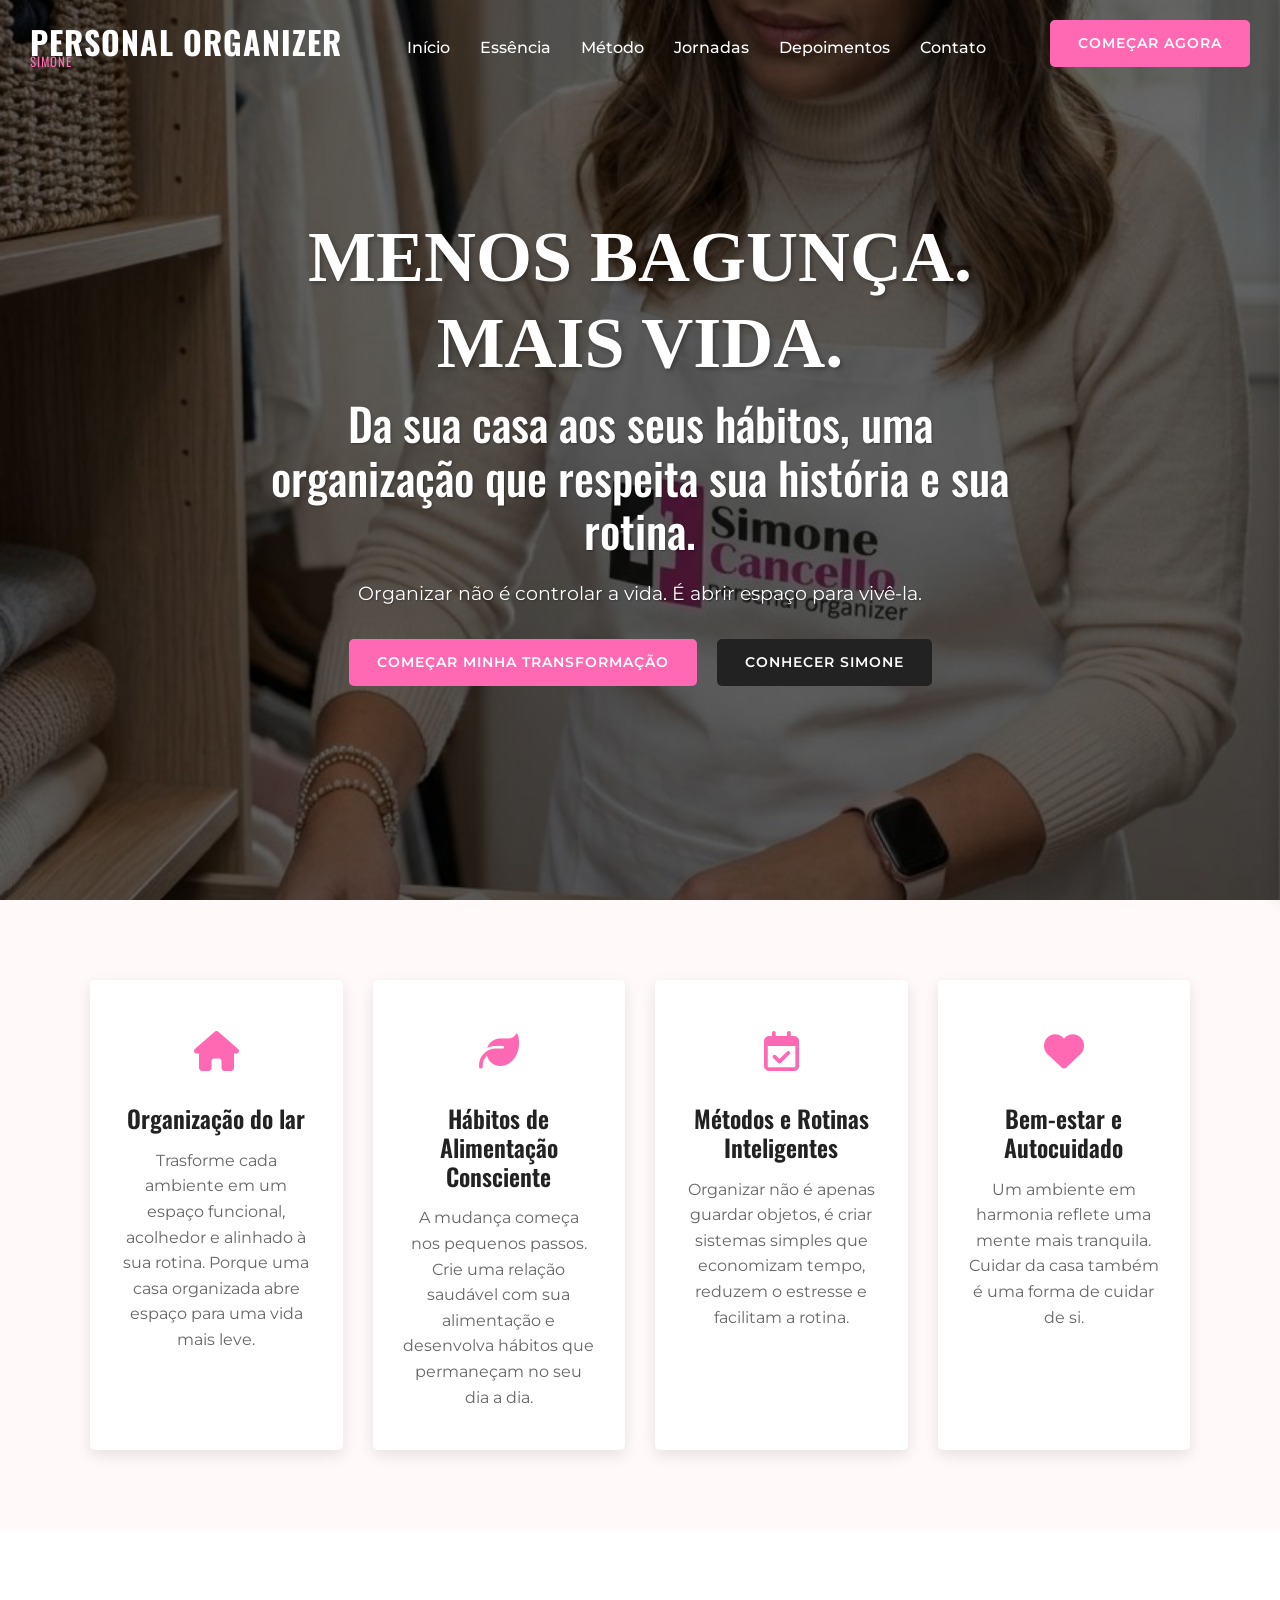
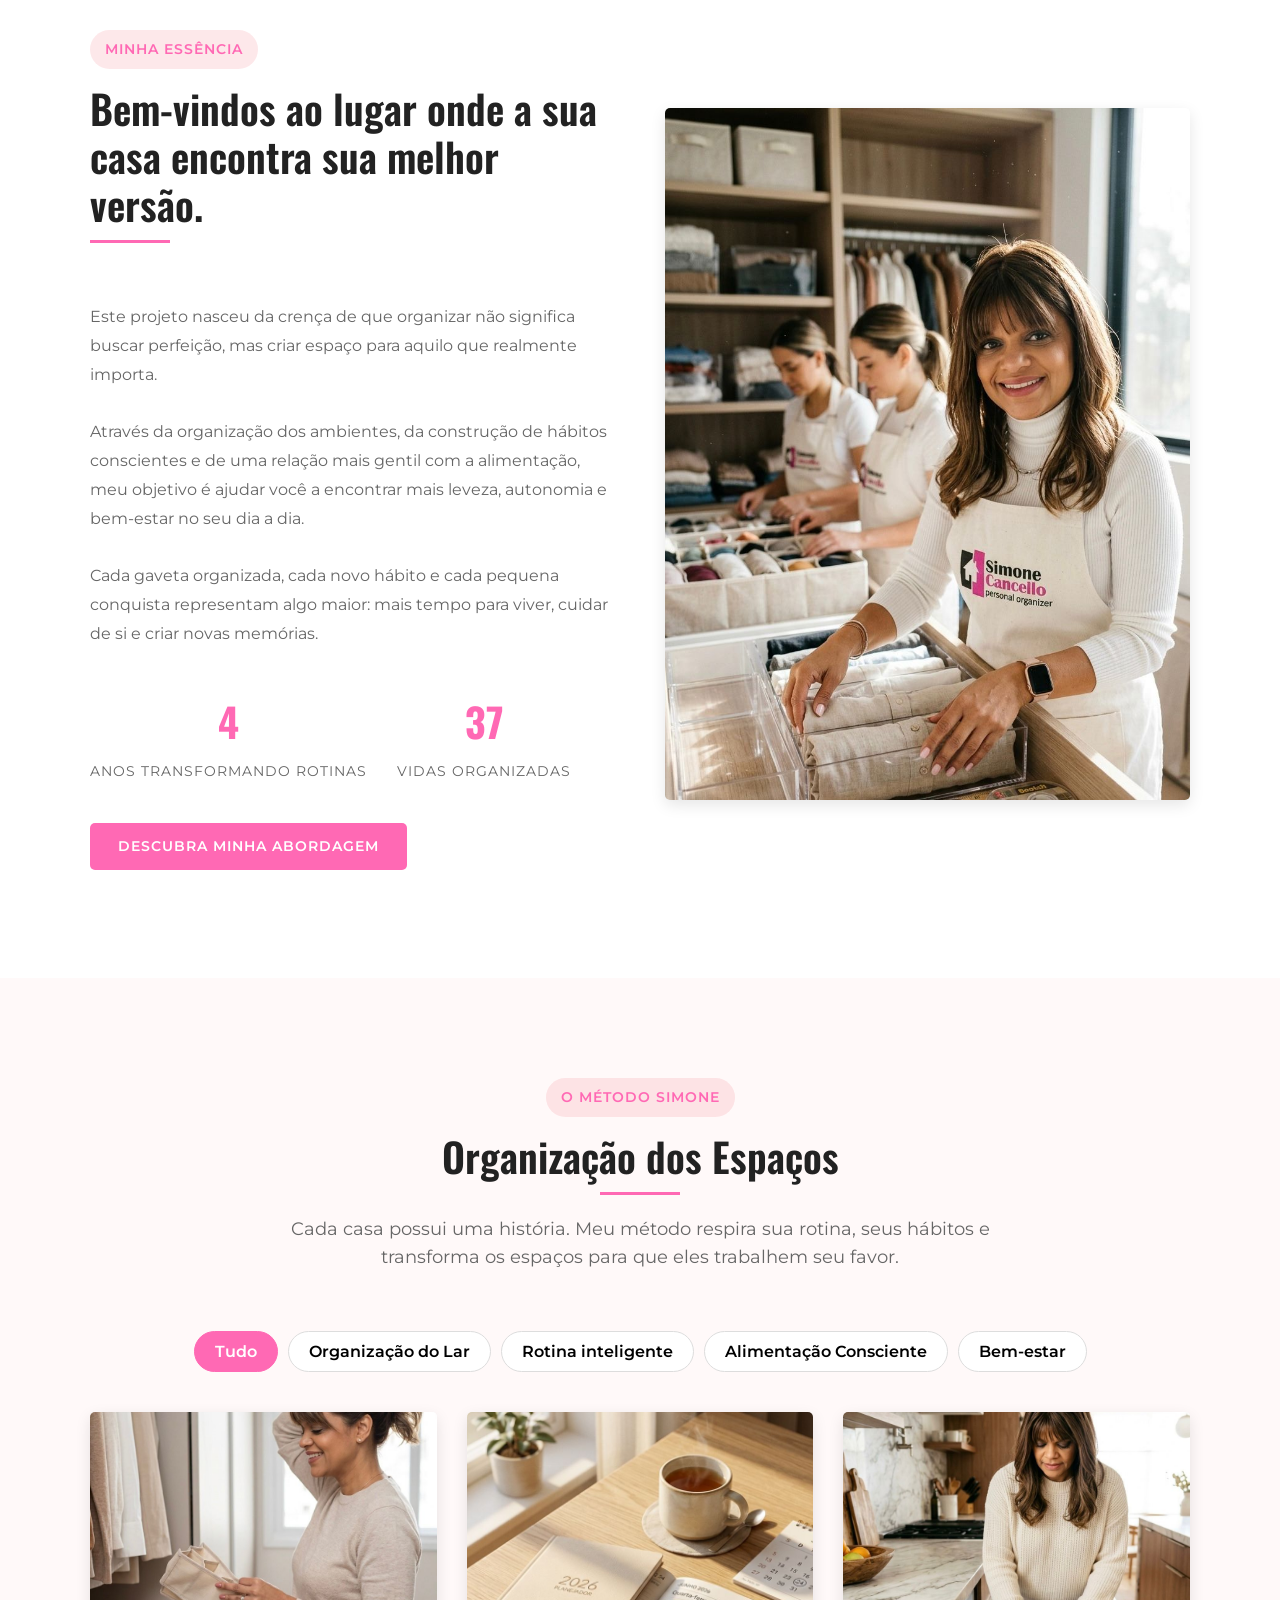
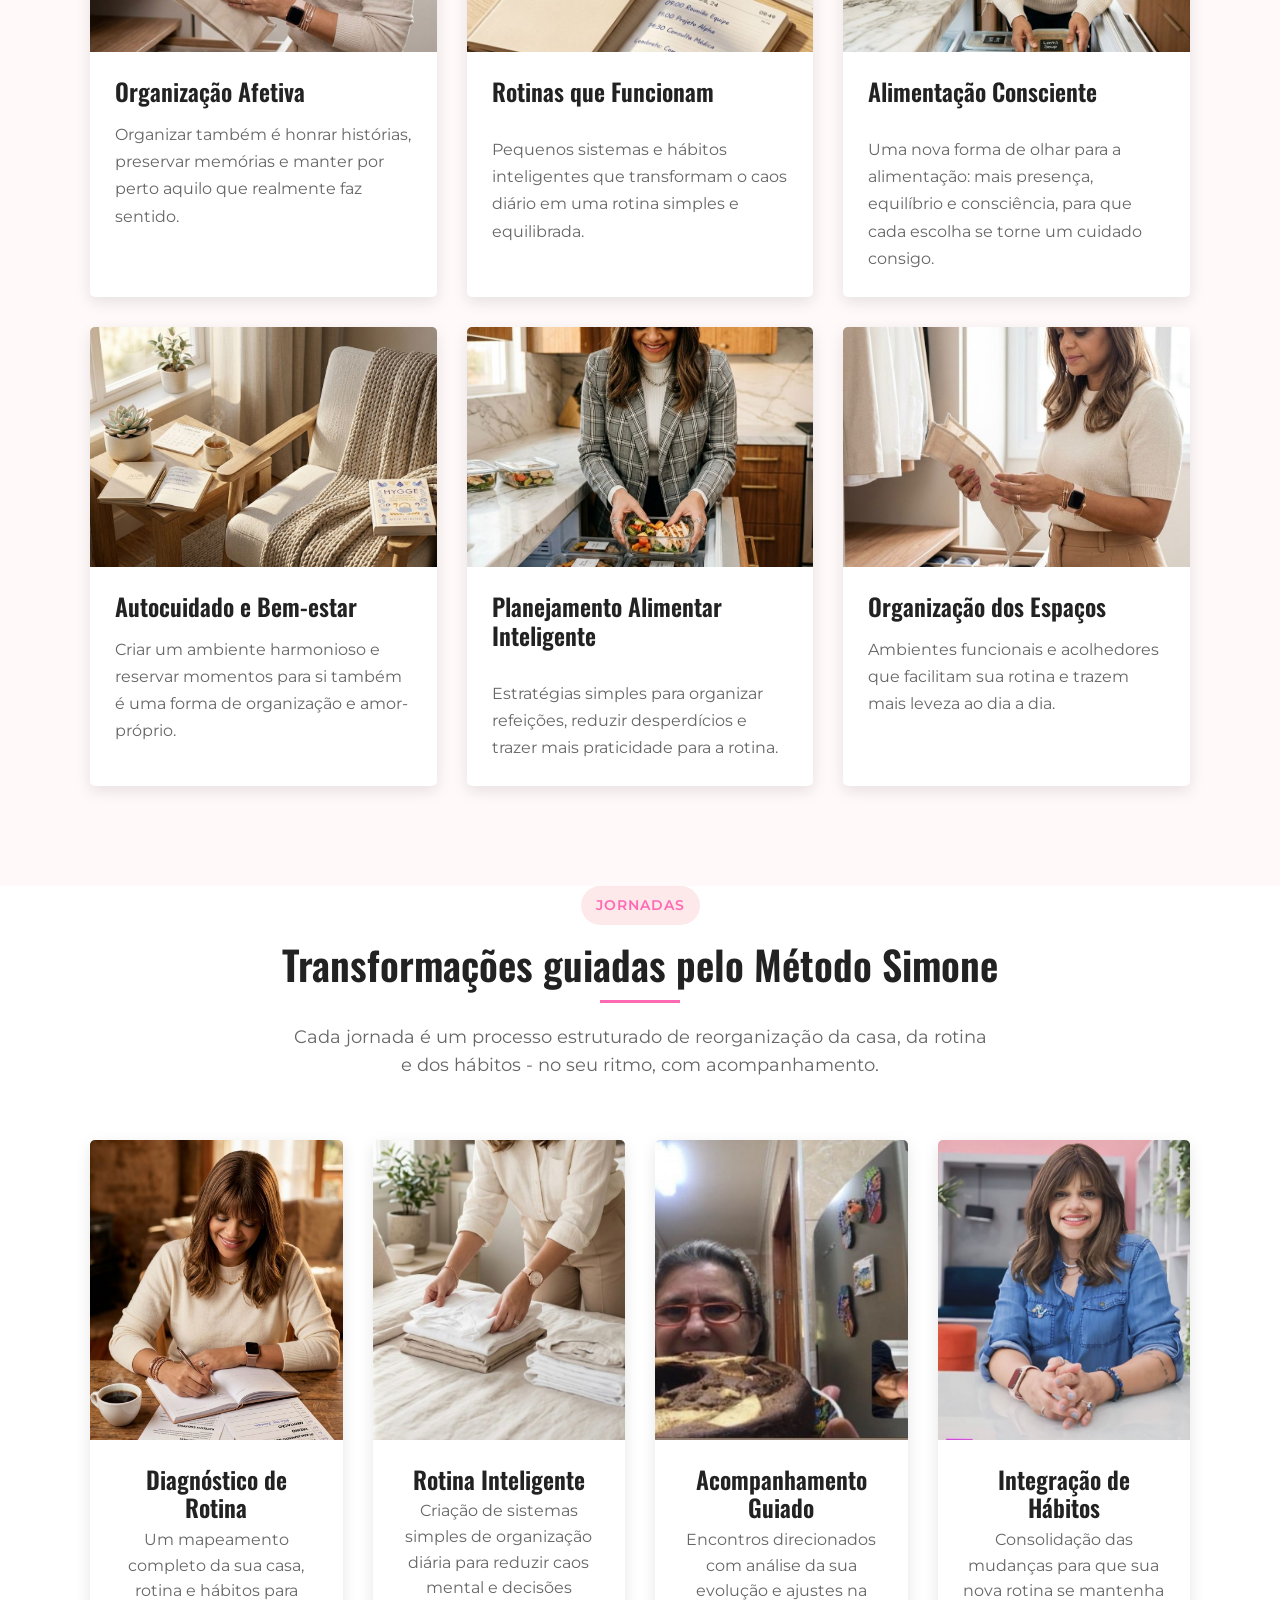
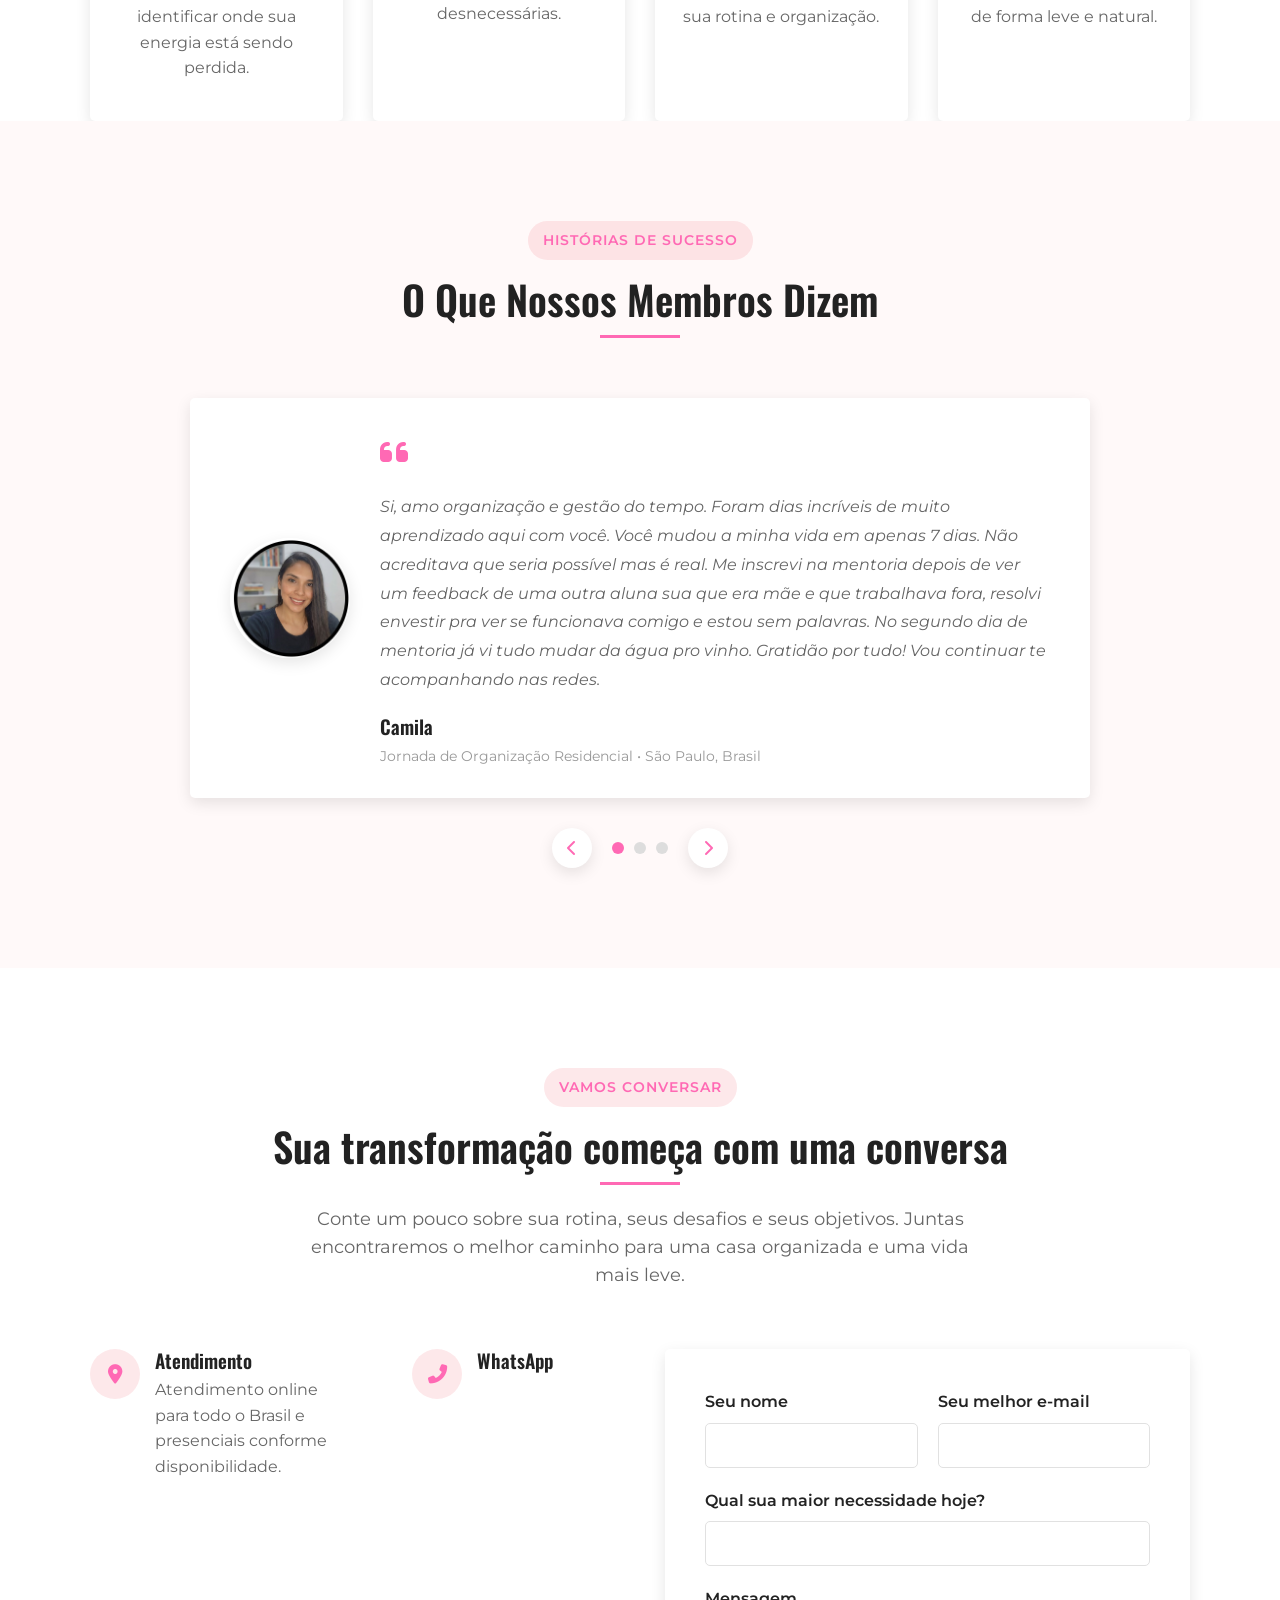
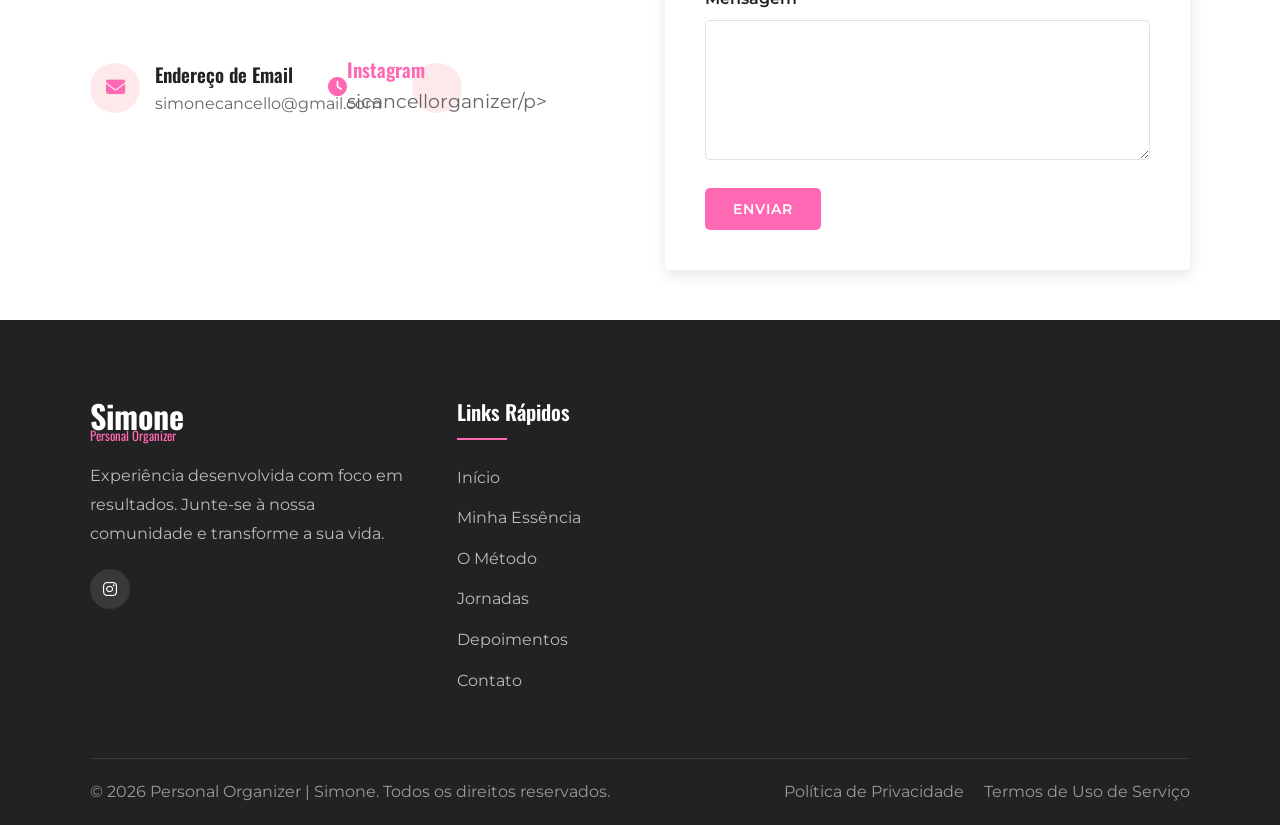
==== public/index.html @ 7d58eb92 "Primeira versão do site Personal Organizer Simone" ====
<!DOCTYPE html>
<html lang="pt-BR">
<head>
  <meta charset="UTF-8">
  <meta name="viewport" content="width=device-width, initial-scale=1.0">
  <title>Personal Organizer | Organização Residencial e Hábitos para uma Vida mais Leve</title>
  <meta name="description" content="Transforme sua casa e sua rotina com organização residencial, hábitos conscientes e alimentação equilibrada. Mais leveza, bem-estar e praticidade no seu dia a dia.">
  
  <link rel="icon" type="image/png" sizes="32x32" href="/media/main.png">
  <link rel="icon" type="image/png" sizes="16x16" href="/media/main.png">
  <link rel="stylesheet" href="../src/assets/css/reset.css">
  <link rel="stylesheet" href="../src/assets/css/styles.css">
  <link rel="stylesheet" href="../src/assets/css/animations.css">
  <link rel="stylesheet" href="../src/assets/css/responsive.css">
  <link rel="stylesheet" href="https://cdnjs.cloudflare.com/ajax/libs/font-awesome/6.4.0/css/all.min.css">
  <link href="https://fonts.googleapis.com/css2?family=Montserrat:wght@300;400;500;600;700;800;900&family=Oswald:wght@300;400;500;600;700&display=swap" rel="stylesheet">
</head>
<body>
  <div class="loading-screen">
    <div class="loader">
      <span>PERSONAL ORGANIZER</span>
    </div>
  </div>

  <header id="header">
    <div class="header-container">
      <div class="logo">
        <a href="index.html">
          <span class="logo-main">PERSONAL ORGANIZER</span>
          <span class="logo-sub">SIMONE</span>
        </a>
      </div>
      <nav class="desktop-nav">
        <ul>
          <li><a href="index.html" class="active">Início</a></li>
          <li><a href="#about">Essência</a></li>
          <li><a href="#classes">Método</a></li>
          <li><a href="#journeys">Jornadas</a></li>
          <li><a href="#testimonials">Depoimentos</a></li>
          <li><a href="#contact">Contato</a></li>
        </ul>
      </nav>
      <div class="cta-button">
        <a href="#join-now" class="btn btn-primary">Começar Agora</a>
      </div>
      <div class="hamburger-menu">
        <span></span>
        <span></span>
        <span></span>
      </div>
    </div>
  </header>

  <div class="mobile-nav">
    <div class="close-menu">
      <i class="fas fa-times"></i>
    </div>
    <ul>
      <li><a href="index.html" class="active">Início</a></li>
      <li><a href="#about">Essência</a></li>
      <li><a href="#classes">Método</a></li>
      <li><a href="#journeys">Jornadas</a></li>
      <li><a href="#testimonials">Depoimentos</a></li>
      <li><a href="#contact">Contato</a></li>
      <li class="mobile-cta"><a href="#join-now" class="btn btn-primary">Começar Agora</a></li>
    </ul>
  </div>

  <main>
    <section id="hero" class="hero">
      <div class="hero-content">
        <h1 class="animate-text">Menos bagunça. Mais vida.</h1>
        <h2 class="animate-text">Da sua casa aos seus hábitos, uma organização que respeita sua história e sua rotina.</h2>
        <p class="animate-text">Organizar não é controlar a vida. É abrir espaço para vivê-la.</p>
        <div class="hero-buttons animate-text">
          <a href="#join-now" class="btn btn-primary">Começar minha transformação</a>
          <a href="#about" class="btn btn-secondary">Conhecer Simone</a>
        </div>
      </div>
      <div class="hero-overlay"></div>
        <img src="../src/img/background.jpeg" id="hero-image" alt="Personal Organizer Simone">
    </section>

    <section id="featured" class="featured" style="background-color: rgb(255, 249, 249);">
      <div class="container">
        <div class="featured-grid">
          <div class="featured-item" data-aos="fade-up">
            <div class="icon">
              <i class="fas fa-house"></i>
            </div>
            <h3>Organização do lar</h3>
            <p>Trasforme cada ambiente em um espaço funcional, acolhedor e alinhado à sua rotina.
              Porque uma casa organizada abre espaço para uma vida mais leve.
            </p>
          </div>
          <div class="featured-item" data-aos="fade-up" data-aos-delay="100">
            <div class="icon">
              <i class="fa-solid fa-leaf"></i>
            </div>
            <h3>Hábitos de Alimentação Consciente</h3>
            <p>A mudança começa nos pequenos passos.
              Crie uma relação saudável com sua alimentação e desenvolva hábitos que 
              permaneçam no seu dia a dia.
            </p>
          </div>
          <div class="featured-item" data-aos="fade-up" data-aos-delay="200">
            <div class="icon">
              <i class="fa-regular fa-calendar-check"></i>
            </div>
            <h3>Métodos e Rotinas Inteligentes</h3>
            <p>Organizar não é apenas guardar objetos, é criar sistemas simples que economizam
              tempo, reduzem o estresse e facilitam a rotina.
            </p>
          </div>
          <div class="featured-item" data-aos="fade-up" data-aos-delay="300">
            <div class="icon">
              <i class="fas fa-heart"></i>
            </div>
            <h3>Bem-estar e Autocuidado</h3>
            <p>Um ambiente em harmonia reflete uma mente mais tranquila.
              Cuidar da casa também é uma forma de cuidar de si.
            </p>
          </div>
        </div>
      </div>
    </section>

    <section id="about" class="about">
      <div class="container">
        <div class="about-content">
          <div class="about-text" data-aos="fade-right">
            <div class="section-header">
              <span class="subtitle">Minha Essência</span>
              <h2>Bem-vindos ao lugar onde a sua casa encontra sua melhor versão.</h2>
            </div>
            <p>Este projeto nasceu da crença de que organizar não significa buscar perfeição,
              mas criar espaço para aquilo que realmente importa.
              <br>
              <br>
              Através da organização dos ambientes, da construção de hábitos conscientes e de
              uma relação mais gentil com a alimentação, meu objetivo é ajudar você a encontrar
              mais leveza, autonomia e bem-estar no seu dia a dia.
              <br>
              <br>
              Cada gaveta organizada, cada novo hábito e cada pequena conquista representam algo
              maior: mais tempo para viver, cuidar de si e criar novas memórias.
            </p>
            <div class="stats-container">
              <div class="stat-item">
                <span class="count" data-target="6">0</span>
                <span class="label">Anos transformando rotinas</span>
              </div>
              <div class="stat-item">
                <span class="count" data-target="50">0</span>
                <span class="label">Vidas organizadas</span>
              </div>
            </div>
            <a href="#classes" class="btn btn-primary">Descubra minha abordagem</a>
          </div>
          <div class="about-image" data-aos="fade-left">
            <img src="../src/img/about.jpg" alt="Personal Organizer - Simone">
          </div>
        </div>
      </div>
    </section>

    <section id="classes" class="classes" style="background-color: rgb(255, 249, 249);">
      <div class="container">
        <div class="section-header text-center">
          <span class="subtitle">O Método Simone</span>
          <h2>Organização dos Espaços</h2>
          <p>Cada casa possui uma história. Meu método respira sua rotina,
            seus hábitos e transforma os espaços para que eles trabalhem  seu favor.
          </p>
        </div>
        <div class="class-filter">
          <button class="filter-btn active" data-filter="all">Tudo</button>
          <button class="filter-btn" data-filter="strength">Organização do Lar</button>
          <button class="filter-btn" data-filter="cardio">Rotina inteligente</button>
          <button class="filter-btn" data-filter="yoga">Alimentação Consciente</button>
          <button class="filter-btn" data-filter="dance">Bem-estar</button>
        </div>
        <div class="classes-grid">
          <div class="class-card" data-category="strength" data-aos="fade-up">
            <div class="class-image">
              <img src="../src/img/organizaç-afetiva.jpeg" alt="Organização Afetiva">
              <div class="overlay">
                <a href="#" class="btn btn-sm">Saiba Mais</a>
              </div>
            </div>
            <div class="class-details">
              <h3>Organização Afetiva</h3>
              <p>Organizar também é honrar histórias, preservar memórias e manter por perto aquilo que realmente faz sentido.</p>
            </div>
          </div>
          <div class="class-card" data-category="cardio" data-aos="fade-up" data-aos-delay="100">
            <div class="class-image">
              <img src="../src/img/rotina-inteligente.jpeg" alt="Personal Organizer - Simone">
              <div class="overlay">
                <a href="#" class="btn btn-sm">Saiba Mais</a>
              </div>
            </div>
            <div class="class-details">
              <h3>Rotinas que Funcionam</h3>
              <div class="meta">
              </div>
              <p>Pequenos sistemas e hábitos inteligentes que transformam o caos diário em uma rotina simples e equilibrada.</p>
            </div>
          </div>
          <div class="class-card" data-category="yoga" data-aos="fade-up" data-aos-delay="200">
            <div class="class-image">
              <img src="../src/img/alimentaç.jpeg" alt="Rotina Personal Organizer">
              <div class="overlay">
                <a href="#" class="btn btn-sm">Saiba Mais</a>
              </div>
            </div>
            <div class="class-details">
              <h3>Alimentação Consciente</h3>
              <div class="meta">
              </div>
              <p>Uma nova forma de olhar para a alimentação: mais presença, equilíbrio e consciência, para que cada escolha se torne um cuidado consigo.</p>
            </div>
          </div>
          <div class="class-card" data-category="dance" data-aos="fade-up" data-aos-delay="300">
            <div class="class-image">
              <img src="../src/img/bem-estar.jpeg" alt="bem-estar">
              <div class="overlay">
                <a href="#" class="btn btn-sm">Saiba Mais</a>
              </div>
            </div>
            <div class="class-details">
              <h3>Autocuidado e Bem-estar</h3>
              <p>Criar um ambiente harmonioso e reservar momentos para si também é uma forma de organização e amor-próprio.</p>
            </div>
          </div>
          <div class="class-card" data-category="yoga" data-aos="fade-up" data-aos-delay="100">
            <div class="class-image">
              <img src="../src/img/planjemanto-alimentar.jpeg" alt="Spin Class">
              <div class="overlay">
                <a href="#" class="btn btn-sm">Saiba Mais</a>
              </div>
            </div>
            <div class="class-details">
              <h3>Planejamento Alimentar Inteligente</h3>
              <div class="meta">
              </div>
              <p>Estratégias simples para organizar refeições, reduzir desperdícios e trazer mais praticidade para a rotina.</p>
            </div>
          </div>
          <div class="class-card" data-category="strength" data-aos="fade-up" data-aos-delay="200">
            <div class="class-image">
              <img src="../src/img/sistema-de-organiz.jpeg" alt="Functional Training">
              <div class="overlay">
                <a href="#" class="btn btn-sm">Saiba Mais</a>
              </div>
            </div>
            <div class="class-details">
              <h3>Organização dos Espaços</h3>
              <p>Ambientes funcionais e acolhedores que facilitam sua rotina e trazem mais leveza ao dia a dia.</p>
            </div>
          </div>
        </div>
      </div>
    </section>

    <section id="journeys" class="trainers">
      <div class="container">
        <div class="section-header text-center">
          <span class="subtitle">Jornadas</span>
          <h2>Transformações guiadas pelo Método Simone</h2>
          <p>Cada jornada é um processo estruturado de reorganização da casa, da rotina e dos hábitos - no seu ritmo, com acompanhamento.</p>
        </div>
        <div class="trainers-grid">
          <div class="trainer-card" data-aos="fade-up">
            <div class="trainer-image">
              <img src="../src/img/journeys1.jpeg" alt="Diagnóstico de Rotina">
            </div>
    <div class="trainer-details">
      <h3>Diagnóstico de Rotina</h3>
      <p>Um mapeamento completo da sua casa, rotina e hábitos para identificar onde sua energia está sendo perdida.</p>
    </div>
  </div>

  <div class="trainer-card" data-aos="fade-up" data-aos-delay="100">
    <div class="trainer-image">
      <img src="../src/img/journeys2.jpeg" alt="Rotina Inteligente">
    </div>
    <div class="trainer-details">
      <h3>Rotina Inteligente</h3>
      <p>Criação de sistemas simples de organização diária para reduzir caos mental e decisões desnecessárias.</p>
    </div>
  </div>

  <div class="trainer-card" data-aos="fade-up" data-aos-delay="200">
    <div class="trainer-image">
      <img src="../src/img/journey3.jpg" alt="Acompanhamento Guiado">
    </div>
    <div class="trainer-details">
      <h3>Acompanhamento Guiado</h3>
      <p>Encontros direcionados com análise da sua evolução e ajustes na sua rotina e organização.</p>
    </div>
  </div>

  <div class="trainer-card" data-aos="fade-up" data-aos-delay="300">
    <div class="trainer-image">
      <img src="../src/img/journeys4.jpg" alt="Integração de Hábitos">
    </div>
    <div class="trainer-details">
      <h3>Integração de Hábitos</h3>
      <p>Consolidação das mudanças para que sua nova rotina se mantenha de forma leve e natural.</p>
    </div>
  </div>

</div>
    </section>

    <section id="testimonials" class="testimonials" style="background-color: rgb(255, 249, 249);">
      <div class="container">
        <div class="section-header text-center">
          <span class="subtitle">Histórias De Sucesso</span>
          <h2>O Que Nossos Membros Dizem</h2>
        </div>
        <div class="testimonial-slider">
          <div class="testimonial-container">
            <div class="testimonial active">
              <div class="testimonial-image">
                <img src="../src/img/depoimentos01.jpeg" alt="Cliente 01">
              </div>
              <div class="testimonial-content">
                <div class="quote">
                  <i class="fas fa-quote-left"></i>
                </div>
                <p>Si, amo organização e gestão do tempo.
                  Foram dias incríveis de muito aprendizado aqui com você. Você mudou a minha vida
                  em apenas 7 dias. Não acreditava que seria possível mas é real. Me inscrevi na mentoria
                  depois de ver um feedback de uma outra aluna sua que era mãe e que trabalhava
                  fora, resolvi envestir pra ver se funcionava comigo e estou sem palavras. 
                  No segundo dia de mentoria já vi tudo mudar da água pro vinho. Gratidão por tudo!
                  Vou continuar te acompanhando nas redes.
                </p>
                <div class="testimonial-info">
                  <h4>Camila</h4>
                  <span>Jornada de Organização Residencial • São Paulo, Brasil</span>
                </div>
              </div>
            </div>
            <div class="testimonial">
              <div class="testimonial-image">
                <img src="../src/img/depoimentos02.jpeg" alt="Depoimento 02">
              </div>
              <div class="testimonial-content">
                <div class="quote">
                  <i class="fas fa-quote-left"></i>
                </div>
                <p>Procurei a mentoria da Simone para desinflamar meu corpo e perder peso.
                  Me senti segura durante o curso e a mentora é ótima. Com certeza indico a mentoria
                  de Organização dos Espaços e Planejamento Alimentar Inteligente. A Simone é organizada
                  e atenciosa, ótima!
                </p>
                <div class="testimonial-info">
                  <h4>Elida</h4>
                  <span>Jornada de Organização dos Espaços e Planejamento Alimentar Inteligente • São Paulo, Brasil</span>
                </div>
              </div>
            </div>
            <div class="testimonial">
              <div class="testimonial-image">
                <img src="../src/img/depoimentos03.jpeg" alt="Cliente de Organização">
              </div>
              <div class="testimonial-content">
                <div class="quote">
                  <i class="fas fa-quote-left"></i>
                </div>
                <p>Eu estava procurando uma forma simples de manter minha casa organizada e limpa. Após a mentoria estou feliz porque
                  vi que não é difícil manter a casa como eu gostaria, e minha casa está bem mais limpa.
                  Recomendo a Simone porque muitas pessoas têm dificuldade de manter a casa limpa e organizada
                  e acham que dá muito trabalho fazer isso. PS: Com ela não é.
                </p>
                <div class="testimonial-info">
                  <h4>Vitoria</h4>
                  <span>Jornada de Organização Residencial • São Paulo, Brasil</span>
                </div>
              </div>
            </div>
          </div>
          <div class="testimonial-controls">
            <button class="prev-btn"><i class="fas fa-chevron-left"></i></button>
            <div class="testimonial-dots">
              <span class="dot active"></span>
              <span class="dot"></span>
              <span class="dot"></span>
            </div>
            <button class="next-btn"><i class="fas fa-chevron-right"></i></button>
          </div>
        </div>
      </div>
    </section>

    <section id="contact" class="contact">
      <div class="container">
        <div class="section-header text-center">
          <span class="subtitle">Vamos conversar</span>
          <h2>Sua transformação começa com uma conversa</h2>
          <p>Conte um pouco sobre sua rotina, seus desafios e seus objetivos.
            Juntas encontraremos o melhor caminho para uma casa organizada e uma vida mais leve.
          </p>
        </div>
        <div class="contact-grid">
          <div class="contact-info" data-aos="fade-right">
            <div class="info-item">
              <div class="icon">
                <i class="fas fa-map-marker-alt"></i>
              </div>
              <div>
                <h4>Atendimento</h4>
                <p>Atendimento online<br>para todo o Brasil e <br>
                presenciais conforme disponibilidade.</p>
              </div>
            </div>
            <div class="info-item">
              <div class="icon">
                <i class="fas fa-phone-alt"></i>
              </div>
              <div>
                <h4>WhatsApp</h4>
              </div>
            </div>
            <div class="info-item">
              <div class="icon">
                <i class="fas fa-envelope"></i>
              </div>
              <div>
                <h4>Endereço de Email</h4>
                <p>simonecancello@gmail.com</p>
              </div>
            </div>
            <div class="info-item">
              <div class="icon">
                <i class="fas fa-clock"></i>
                <div>
                <h4>Instagram</h4>
                <p>sicancellorganizer/p>
              </div>
              </div>
            </div>
          </div>
          <div class="contact-form" data-aos="fade-left">
            <form id="contact-form">
              <div class="form-row">
                <div class="form-group">
                  <label for="contact-name">Seu nome</label>
                  <input type="text" id="contact-name" name="name" required>
                </div>
                <div class="form-group">
                  <label for="contact-email">Seu melhor e-mail</label>
                  <input type="email" id="contact-email" name="email" required>
                </div>
              </div>
              <div class="form-group">
                <label for="contact-subject">Qual sua maior necessidade hoje?</label>
                <input type="text" id="contact-subject" name="subject" required>
              </div>
              <div class="form-group">
                <label for="contact-message">Mensagem</label>
                <textarea id="contact-message" name="message" rows="6" required></textarea>
              </div>
              <button type="submit" class="btn btn-primary">Enviar</button>
            </form>
          </div>
        </div>
      </div>
    </section>
  </main>

  <footer class="footer">
    <div class="container">
      <div class="footer-top">
        <div class="footer-column">
          <div class="footer-logo">
            <a href="index.html">
              <span class="logo-main">Simone</span>
              <span class="logo-sub">Personal Organizer</span>
            </a>
          </div>
          <p>Experiência desenvolvida com foco em resultados. Junte-se à nossa comunidade e transforme a sua vida.</p>
          <div class="social-links">
            <a href="#"><i class="fab fa-instagram"></i></a>
          </div>
        </div>
        <div class="footer-column">
          <h4>Links Rápidos</h4>
          <ul class="footer-links">
            <li><a href="index.html">Início</a></li>
            <li><a href="#about">Minha Essência</a></li>
            <li><a href="#classes">O Método</a></li>
            <li><a href="#trainers">Jornadas</a></li>
            <li><a href="#testimonials">Depoimentos</a></li>
            <li><a href="#contact">Contato</a></li>
          </ul>
        </div>
      </div>
      <div class="footer-bottom">
        <p>&copy; 2026 Personal Organizer | Simone. Todos os direitos reservados.</p>
        <ul class="footer-policy">
          <li><a href="#">Política de Privacidade</a></li>
          <li><a href="#">Termos de Uso de Serviço</a></li>
        </ul>
      </div>
    </div>
  </footer>

  <a href="#" class="back-to-top">
    <i class="fas fa-chevron-up"></i>
  </a>

  <script src="../src/assets/js/main.js"></script>
  <script src="../src/assets/js/animations.js"></script>
  <script src="../src/assets/js/testimonials.js"></script>
  <script src="../src/assets/js/pricing.js"></script>
  <script src="../src/assets/js/classes.js"></script>
  <script src="../src/assets/js/counter.js"></script>
</body>
</html>
---- src/assets/css/styles.css ----
/* Main Styles */

/* Variables */
:root {
  --primary-color: #FF69B4;
  --primary-dark: #C71585;
  --primary-light: #DB7093;
  --secondary-color: #222;
  --light-text: #fff;
  --dark-text: #222;
  --border-color: #e1e1e1;
  --success-color: #28a745;
  --warning-color: #ffc107;
  --error-color: #dc3545;
  --transition: all 0.3s ease;
  --box-shadow: 0 5px 15px rgba(0, 0, 0, 0.1);
  --border-radius: 5px;
  --section-spacing: 100px;
}

/* Ensure proper box-sizing */
*, *::before, *::after {
  box-sizing: border-box;
}

/* Responsive base styles */
html {
  font-size: 16px;
  scroll-behavior: smooth;
}

body {
  font-family: 'Montserrat', sans-serif;
  line-height: 1.6;
  color: var(--dark-text);
  overflow-x: hidden;
  -webkit-font-smoothing: antialiased;
  -moz-osx-font-smoothing: grayscale;
}

/* Loading Screen */
.loading-screen {
  position: fixed;
  top: 0;
  left: 0;
  width: 100%;
  height: 100%;
  background-color: var(--secondary-color);
  display: flex;
  justify-content: center;
  align-items: center;
  z-index: 9999;
  transition: 0.5s ease-out;
}

.loader {
  display: flex;
  justify-content: center;
  align-items: center;
}

.loader span {
  color: var(--light-text);
  font-family: 'Oswald', sans-serif;
  font-size: 3rem;
  letter-spacing: 10px;
  position: relative;
  font-weight: 700;
  animation: pulse 1.5s infinite;
}

.loader-subtitle {
  font-size: 0.8rem;
  color: var(--primary-color);
  margin-top: 5px;
  letter-spacing: 2px;
  font-weight: 400;
}

@keyframes pulse {
  0% {
    opacity: 1;
  }
  50% {
    opacity: 0.5;
  }
  100% {
    opacity: 1;
  }
}

.loading-screen.fade-out {
  opacity: 0;
  visibility: hidden;
}

/* Header */
#header {
  position: fixed;
  top: 0;
  left: 0;
  width: 100%;
  z-index: 1000;
  transition: var(--transition);
  padding: 20px 0;
}

#header.scrolled {
  background-color: var(--secondary-color);
  box-shadow: var(--box-shadow);
  padding: 12px 0;
}

.header-container {
  display: flex;
  justify-content: space-between;
  align-items: center;
  max-width: 1400px;
  margin: 0 auto;
  padding: 0 30px;
}

.logo a {
  font-family: 'Oswald', sans-serif;
  font-size: 2rem;
  font-weight: 700;
  color: var(--light-text);
  letter-spacing: 1px;
  display: flex;
  flex-direction: column;
  align-items: flex-start;
  line-height: 1;
}

.logo-main {
  font-size: 2rem;
}

.logo-sub {
  font-size: 0.8rem;
  color: var(--primary-color);
  font-weight: 400;
  margin-top: -2px;
}

.desktop-nav ul {
  display: flex;
}

.desktop-nav ul li {
  margin: 0 15px;
}

.desktop-nav ul li a {
  color: var(--light-text);
  position: relative;
  font-weight: 500;
  transition: var(--transition);
}

.desktop-nav ul li a:after {
  content: '';
  position: absolute;
  bottom: -5px;
  left: 0;
  width: 0;
  height: 2px;
  background-color: var(--primary-color);
  transition: var(--transition);
}

.desktop-nav ul li a:hover:after,
.desktop-nav ul li a.active:after {
  width: 100%;
}

.hamburger-menu {
  display: none;
  flex-direction: column;
  cursor: pointer;
  z-index: 1001;
}

.hamburger-menu span {
  display: block;
  width: 30px;
  height: 3px;
  background-color: var(--light-text);
  margin: 3px 0;
  transition: var(--transition);
}

.mobile-nav {
  position: fixed;
  top: 0;
  right: -300px;
  width: 300px;
  height: 100vh;
  background-color: var(--secondary-color);
  z-index: 1010;
  padding: 50px 20px;
  transition: var(--transition);
  overflow-y: auto;
  box-shadow: -5px 0 15px rgba(0, 0, 0, 0.1);
}

.mobile-nav.active {
  right: 0;
}

.close-menu {
  position: absolute;
  top: 20px;
  right: 20px;
  color: var(--light-text);
  font-size: 1.5rem;
  cursor: pointer;
}

.mobile-nav ul {
  margin-top: 30px;
}

.mobile-nav ul li {
  margin: 20px 0;
}

.mobile-nav ul li a {
  color: var(--light-text);
  font-size: 1.2rem;
  transition: var(--transition);
  display: block;
  padding: 5px 0;
}

.mobile-nav ul li a:hover {
  color: var(--primary-color);
}

.mobile-cta {
  margin-top: 30px;
}

/* Buttons */
.btn {
  display: inline-block;
  padding: 12px 28px;
  border-radius: var(--border-radius);
  font-weight: 600;
  transition: var(--transition);
  text-align: center;
  text-transform: uppercase;
  letter-spacing: 1px;
  font-size: 0.9rem;
}

.btn-primary {
  background-color: var(--primary-color);
  color: var(--light-text);
}

.btn-primary:hover {
  background-color: var(--primary-dark);
  transform: translateY(-3px);
}

.btn-secondary {
  background-color: var(--secondary-color);
  color: var(--light-text);
}

.btn-secondary:hover {
  background-color: #333;
  transform: translateY(-3px);
}

.btn-outline {
  border: 2px solid var(--primary-color);
  color: var(--primary-color);
  background-color: transparent;
}

.btn-outline:hover {
  background-color: var(--primary-color);
  color: var(--light-text);
  transform: translateY(-3px);
}

.btn-sm {
  padding: 8px 16px;
  font-size: 0.8rem;
}

.btn-block {
  display: block;
  width: 100%;
}

/* Hero Section */
.hero {
  position: relative;
  height: 100vh;
  min-height: 700px;
  display: flex;
  align-items: center;
  justify-content: center;
  text-align: center;
  overflow: hidden;
}

.hero-content {
  position: relative;
  z-index: 2;
  max-width: 800px;
  padding: 0 20px;
}

.hero h1 {
  font-size: 2rem;
  font-family: "Garamond", serif;
  font-weight: 900;
  color: var(--light-text);
  margin-bottom: 10px;
  text-transform: uppercase;
  line-height: 1.2;
  text-shadow: 2px 2px 4px rgba(0, 0, 0, 0.3);
}

.hero h2 {
  font-size: 2.5rem;
  color: var(--light-text);
  margin-bottom: 20px;
  font-weight: 500;
  text-shadow: 1px 1px 2px rgba(0, 0, 0, 0.3);
}

.hero p {
  font-size: 1.2rem;
  color: var(--light-text);
  margin-bottom: 30px;
  max-width: 600px;
  margin-left: auto;
  margin-right: auto;
  text-shadow: 1px 1px 2px rgba(0, 0, 0, 0.3);
}

.hero-buttons {
  display: flex;
  justify-content: center;
  gap: 20px;
  flex-wrap: wrap;
}

.hero-overlay {
  position: absolute;
  top: 0;
  left: 0;
  width: 100%;
  height: 100%;
  background-color: rgba(0, 0, 0, 0.6);
  z-index: 1;
}

#hero-image {
  position: absolute;
  top: 50%;
  left: 50%;
  min-width: 100%;
  min-height: 100%;
  width: auto;
  height: auto;
  z-index: 0;
  transform: translateX(-50%) translateY(-50%);
  object-fit: cover;
}

/* Fallback for when video doesn't load */
.hero::before {
  content: '';
  position: absolute;
  top: 0;
  left: 0;
  width: 100%;
  height: 100%;
  background: linear-gradient(135deg, var(--secondary-color) 0%, var(--primary-color) 100%);
  z-index: -1;
}

/* Featured Section */
.featured {
  padding: 80px 0;
}

.featured-grid {
  display: grid;
  grid-template-columns: repeat(4, 1fr);
  gap: 30px;
}

.featured-item {
  padding: 40px 30px;
  background-color: var(--light-text);
  border-radius: var(--border-radius);
  box-shadow: var(--box-shadow);
  text-align: center;
  transition: var(--transition);
}

.featured-item:hover {
  transform: translateY(-10px);
}

.featured-item .icon {
  font-size: 2.5rem;
  color: var(--primary-color);
  margin-bottom: 20px;
}

.featured-item h3 {
  font-size: 1.5rem;
  margin-bottom: 15px;
}

.featured-item p {
  color: #666;
}

/* Section Headers */
.section-header {
  margin-bottom: 60px;
}

.section-header .subtitle {
  display: inline-block;
  background-color: rgba(228, 29, 54, 0.1);
  color: var(--primary-color);
  padding: 8px 15px;
  border-radius: 20px;
  font-weight: 600;
  font-size: 0.9rem;
  margin-bottom: 15px;
  text-transform: uppercase;
  letter-spacing: 1px;
}

.section-header h2 {
  font-size: 2.5rem;
  margin-bottom: 20px;
  position: relative;
  padding-bottom: 15px;
}

.section-header h2:after {
  content: '';
  position: absolute;
  bottom: 0;
  left: 50%;
  transform: translateX(-50%);
  width: 80px;
  height: 3px;
  background-color: var(--primary-color);
}

.section-header p {
  max-width: 700px;
  margin: 0 auto;
  color: #666;
  font-size: 1.1rem;
}

/* About Section */
.about {
  padding: var(--section-spacing) 0;
}

.about-content {
  display: grid;
  grid-template-columns: 1fr 1fr;
  gap: 50px;
  align-items: center;
}

.about-text .section-header {
  text-align: left;
}

.about-text .section-header h2:after {
  left: 0;
  transform: none;
}

.about-text p {
  margin-bottom: 20px;
  color: #666;
  line-height: 1.8;
}

.stats-container {
  display: flex;
  gap: 30px;
  margin: 40px 0;
}

.stat-item {
  text-align: center;
}

.stat-item .count {
  font-size: 2.5rem;
  font-weight: 700;
  color: var(--primary-color);
  display: block;
  margin-bottom: 5px;
  font-family: 'Oswald', sans-serif;
}

.stat-item .label {
  color: #666;
  font-size: 0.9rem;
  text-transform: uppercase;
  letter-spacing: 1px;
}

.about-image {
  position: relative;
  border-radius: var(--border-radius);
  overflow: hidden;
  box-shadow: var(--box-shadow);
}

.about-image img {
  width: 100%;
  height: 100%;
  object-fit: cover;
}

/* Classes Section */
.classes {
  padding: var(--section-spacing) 0;
}

.class-filter {
  display: flex;
  justify-content: center;
  flex-wrap: wrap;
  gap: 10px;
  margin-bottom: 40px;
}

.filter-btn {
  padding: 10px 20px;
  background-color: var(--light-text);
  border-radius: 25px;
  font-weight: 600;
  transition: var(--transition);
  cursor: pointer;
  border: 1px solid #ddd;
}

.filter-btn.active,
.filter-btn:hover {
  background-color: var(--primary-color);
  color: var(--light-text);
  border-color: var(--primary-color);
}

.classes-grid {
  display: grid;
  grid-template-columns: repeat(3, 1fr);
  gap: 30px;
}

.class-card {
  background-color: var(--light-text);
  border-radius: var(--border-radius);
  overflow: hidden;
  box-shadow: var(--box-shadow);
  transition: var(--transition);
}

.class-card:hover {
  transform: translateY(-10px);
}

.class-image {
  position: relative;
  height: 240px;
  overflow: hidden;
}

.class-image img {
  width: 100%;
  height: 100%;
  object-fit: cover;
  transition: var(--transition);
}

.class-card:hover .class-image img {
  transform: scale(1.1);
}

.class-image .overlay {
  position: absolute;
  top: 0;
  left: 0;
  width: 100%;
  height: 100%;
  background-color: rgba(0, 0, 0, 0.5);
  display: flex;
  align-items: center;
  justify-content: center;
  opacity: 0;
  transition: var(--transition);
}

.class-card:hover .class-image .overlay {
  opacity: 1;
}

.class-details {
  padding: 25px;
}

.class-details h3 {
  font-size: 1.5rem;
  margin-bottom: 15px;
}

.class-details .meta {
  display: flex;
  gap: 20px;
  color: #666;
  margin-bottom: 15px;
  font-size: 0.9rem;
}

.class-details .meta i {
  color: var(--primary-color);
  margin-right: 5px;
}

.class-details p {
  color: #666;
  line-height: 1.7;
}

/* Trainers Section */
.journeys {
  padding: var(--section-spacing) 0;
}

.trainers-grid {
  display: grid;
  grid-template-columns: repeat(4, 1fr);
  gap: 30px;
}

.trainer-card {
  background-color: var(--light-text);
  border-radius: var(--border-radius);
  overflow: hidden;
  box-shadow: var(--box-shadow);
  transition: var(--transition);
}

.trainer-card:hover {
  transform: translateY(-10px);
}

.trainer-image {
  position: relative;
  height: 300px;
  overflow: hidden;
}

.trainer-image img {
  width: 100%;
  height: 100%;
  object-fit: cover;
  transition: var(--transition);
}

.trainer-card:hover .trainer-image img {
  transform: scale(1.1);
}

.social-links {
  position: absolute;
  bottom: -50px;
  left: 0;
  width: 100%;
  display: flex;
  justify-content: center;
  gap: 15px;
  padding: 15px 0;
  background-color: rgba(0, 0, 0, 0.7);
  transition: var(--transition);
}

.trainer-card:hover .social-links {
  bottom: 0;
}

.social-links a {
  width: 40px;
  height: 40px;
  display: flex;
  align-items: center;
  justify-content: center;
  background-color: var(--primary-color);
  color: var(--light-text);
  border-radius: 50%;
  transition: var(--transition);
}

.social-links a:hover {
  background-color: var(--light-text);
  color: var(--primary-color);
}

.trainer-details {
  padding: 25px;
  text-align: center;
}

.trainer-details h3 {
  font-size: 1.5rem;
  margin-bottom: 5px;
}

.trainer-details .specialty {
  color: var(--primary-color);
  font-weight: 600;
  margin-bottom: 15px;
  display: block;
}

.trainer-details p {
  color: #666;
  margin-bottom: 15px;
}

/* Testimonials */
.testimonials {
  padding: var(--section-spacing) 0;
  background-color: var(--light-bg);
  position: relative;
}

.testimonial-slider {
  max-width: 900px;
  margin: 0 auto;
}

.testimonial-container {
  position: relative;
  height: 400px;
}

.testimonial {
  position: absolute;
  top: 0;
  left: 0;
  width: 100%;
  height: 100%;
  display: flex;
  align-items: center;
  background-color: var(--light-text);
  border-radius: var(--border-radius);
  box-shadow: var(--box-shadow);
  padding: 40px;
  opacity: 0;
  visibility: hidden;
  transition: var(--transition);
}

.testimonial.active {
  opacity: 1;
  visibility: visible;
}

.testimonial-image {
  flex-shrink: 0;
  width: 120px;
  height: 120px;
  border-radius: 50%;
  overflow: hidden;
  margin-right: 30px;
  box-shadow: var(--box-shadow);
}

.testimonial-image img {
  width: 100%;
  height: 100%;
  object-fit: cover;
}

.testimonial-content {
  flex-grow: 1;
}

.testimonial-content .quote {
  color: var(--primary-color);
  font-size: 2rem;
  margin-bottom: 15px;
}

.testimonial-content p {
  color: #666;
  font-style: italic;
  line-height: 1.8;
  margin-bottom: 20px;
}

.testimonial-info h4 {
  font-size: 1.2rem;
  margin-bottom: 5px;
}

.testimonial-info span {
  color: #999;
  font-size: 0.9rem;
}

.testimonial-controls {
  display: flex;
  align-items: center;
  justify-content: center;
  margin-top: 30px;
}

.prev-btn,
.next-btn {
  width: 40px;
  height: 40px;
  border-radius: 50%;
  background-color: var(--light-text);
  color: var(--primary-color);
  display: flex;
  align-items: center;
  justify-content: center;
  box-shadow: var(--box-shadow);
  transition: var(--transition);
}

.prev-btn:hover,
.next-btn:hover {
  background-color: var(--primary-color);
  color: var(--light-text);
}

.testimonial-dots {
  display: flex;
  gap: 10px;
  margin: 0 20px;
}

.dot {
  width: 12px;
  height: 12px;
  border-radius: 50%;
  background-color: #ddd;
  cursor: pointer;
  transition: var(--transition);
}

.dot.active {
  background-color: var(--primary-color);
}

/* Pricing */
.pricing {
  padding: var(--section-spacing) 0;
}

.pricing-toggle {
  display: flex;
  align-items: center;
  justify-content: center;
  margin-bottom: 40px;
}

.switch {
  position: relative;
  display: inline-block;
  width: 60px;
  height: 34px;
  margin: 0 15px;
}

.switch input {
  opacity: 0;
  width: 0;
  height: 0;
}

.slider {
  position: absolute;
  cursor: pointer;
  top: 0;
  left: 0;
  right: 0;
  bottom: 0;
  background-color: #ccc;
  transition: var(--transition);
}

.slider:before {
  position: absolute;
  content: "";
  height: 26px;
  width: 26px;
  left: 4px;
  bottom: 4px;
  background-color: white;
  transition: var(--transition);
}

input:checked + .slider {
  background-color: var(--primary-color);
}

input:checked + .slider:before {
  transform: translateX(26px);
}

.slider.round {
  border-radius: 34px;
}

.slider.round:before {
  border-radius: 50%;
}

.discount {
  background-color: rgba(228, 29, 54, 0.1);
  color: var(--primary-color);
  padding: 3px 8px;
  border-radius: 20px;
  font-size: 0.8rem;
  font-weight: 600;
  margin-left: 10px;
}

.pricing-grid {
  display: grid;
  grid-template-columns: repeat(3, 1fr);
  gap: 30px;
}

.pricing-card {
  background-color: var(--light-text);
  border-radius: var(--border-radius);
  overflow: hidden;
  box-shadow: var(--box-shadow);
  transition: var(--transition);
  position: relative;
}

.pricing-card:hover {
  transform: translateY(-10px);
}

.pricing-card.featured {
  transform: scale(1.05);
  border: 2px solid var(--primary-color);
  z-index: 1;
}

.pricing-card.featured:hover {
  transform: scale(1.05) translateY(-10px);
}

.popular-badge {
  position: absolute;
  top: 15px;
  right: 15px;
  background-color: var(--primary-color);
  color: var(--light-text);
  padding: 5px 15px;
  font-size: 0.8rem;
  font-weight: 600;
  border-radius: 20px;
}

.pricing-header {
  padding: 30px 30px 20px;
  text-align: center;
  border-bottom: 1px solid var(--border-color);
}

.pricing-header h3 {
  font-size: 1.8rem;
  margin-bottom: 15px;
}

.price {
  margin-bottom: 15px;
}

.currency {
  font-size: 1.5rem;
  font-weight: 600;
  color: var(--primary-color);
  margin-right: 2px;
}

.amount {
  font-size: 3rem;
  font-weight: 700;
  color: var(--primary-color);
  font-family: 'Oswald', sans-serif;
}

.period {
  font-size: 1rem;
  color: #999;
}

.annual-price {
  display: none;
}

body.annual .monthly-price {
  display: none;
}

body.annual .annual-price {
  display: block;
}

.pricing-header p {
  color: #666;
}

.pricing-features {
  padding: 30px;
}

.pricing-features ul li {
  margin-bottom: 15px;
  color: #666;
  display: flex;
  align-items: center;
}

.pricing-features ul li i {
  margin-right: 10px;
  color: var(--success-color);
}

.pricing-features ul li.disabled {
  color: #999;
}

.pricing-features ul li.disabled i {
  color: #ddd;
}

.pricing-footer {
  padding: 0 30px 30px;
  text-align: center;
}

.pricing-note {
  margin-top: 40px;
  color: #999;
  font-size: 0.9rem;
}

.time {
  width: 150px;
  font-weight: 600;
  font-family: 'Oswald', sans-serif;
}

.class-info {
  flex-grow: 1;
}

.class-info h4 {
  font-size: 1.2rem;
  margin-bottom: 5px;
}

.trainer {
  color: #666;
  font-size: 0.9rem;
}

.class-category {
  padding: 5px 15px;
  border-radius: 20px;
  font-size: 0.8rem;
  font-weight: 600;
  text-align: center;
  flex-shrink: 0;
}

.class-category.strength {
  background-color: rgba(228, 29, 54, 0.1);
  color: var(--primary-color);
}

.class-category.cardio {
  background-color: rgba(255, 152, 0, 0.1);
  color: #ff9800;
}

.class-category.flexibility {
  background-color: rgba(33, 150, 243, 0.1);
  color: #2196f3;
}

.class-category.mind-body {
  background-color: rgba(76, 175, 80, 0.1);
  color: #4caf50;
}

.class-category.yoga {
  background-color: rgba(156, 39, 176, 0.1);
  color: #9c27b0;
}

.class-category.dance {
  background-color: rgba(255, 193, 7, 0.1);
  color: #ffc107;
}

/* Join Now */
.join-now {
  padding: var(--section-spacing) 0;
}

.join-grid {
  display: grid;
  grid-template-columns: 1fr 1fr;
  gap: 50px;
  align-items: center;
}

.join-image {
  position: relative;
  height: 100%;
  min-height: 500px;
  border-radius: var(--border-radius);
  overflow: hidden;
  box-shadow: var(--box-shadow);
}

.join-image img {
  width: 100%;
  height: 100%;
  object-fit: cover;
}

.form-header {
  margin-bottom: 30px;
}

.form-header h2 {
  font-size: 2rem;
  margin-bottom: 15px;
}

.form-header p {
  color: #666;
}

.form-group {
  margin-bottom: 20px;
}

label {
  display: block;
  margin-bottom: 8px;
  font-weight: 600;
}

input, select, textarea {
  width: 100%;
  padding: 12px 15px;
  border: 1px solid var(--border-color);
  border-radius: var(--border-radius);
  background-color: var(--light-text);
  transition: var(--transition);
}

input:focus, select:focus, textarea:focus {
  border-color: var(--primary-color);
  box-shadow: 0 0 0 3px rgba(228, 29, 54, 0.2);
}

textarea {
  resize: vertical;
  min-height: 120px;
}

.form-row {
  display: grid;
  grid-template-columns: 1fr 1fr;
  gap: 20px;
}

/* Blog Section */
.blog {
  padding: var(--section-spacing) 0;
  background-color: var(--light-bg);
}

.blog-grid {
  display: grid;
  grid-template-columns: repeat(3, 1fr);
  gap: 30px;
}

.blog-card {
  background-color: var(--light-text);
  border-radius: var(--border-radius);
  overflow: hidden;
  box-shadow: var(--box-shadow);
  transition: var(--transition);
}

.blog-card:hover {
  transform: translateY(-10px);
}

.blog-image {
  position: relative;
  height: 220px;
  overflow: hidden;
}

.blog-image img {
  width: 100%;
  height: 100%;
  object-fit: cover;
  transition: var(--transition);
}

.blog-card:hover .blog-image img {
  transform: scale(1.1);
}

.blog-category {
  position: absolute;
  top: 15px;
  right: 15px;
  background-color: var(--primary-color);
  color: var(--light-text);
  padding: 5px 15px;
  font-size: 0.8rem;
  font-weight: 600;
  border-radius: 20px;
}

.blog-content {
  padding: 25px;
}

.blog-date {
  color: #999;
  font-size: 0.9rem;
  margin-bottom: 10px;
}

.blog-content h3 {
  font-size: 1.3rem;
  margin-bottom: 15px;
  line-height: 1.4;
}

.blog-content p {
  color: #666;
  margin-bottom: 20px;
}

.read-more {
  color: var(--primary-color);
  font-weight: 600;
  transition: var(--transition);
}

.read-more i {
  margin-left: 5px;
  transition: var(--transition);
}

.read-more:hover {
  color: var(--primary-dark);
}

.read-more:hover i {
  transform: translateX(5px);
}

/* Contact Section */
.contact {
  padding: var(--section-spacing) 0 50px;
}

.contact-grid {
  display: grid;
  grid-template-columns: 1fr 1fr;
  gap: 50px;
}

.contact-info {
  display: grid;
  grid-template-columns: 1fr 1fr;
  gap: 30px;
}

.info-item {
  display: flex;
  align-items: flex-start;
}

.info-item .icon {
  width: 50px;
  height: 50px;
  background-color: rgba(228, 29, 54, 0.1);
  color: var(--primary-color);
  border-radius: 50%;
  display: flex;
  align-items: center;
  justify-content: center;
  font-size: 1.2rem;
  margin-right: 15px;
  flex-shrink: 0;
}

.info-item h4 {
  font-size: 1.2rem;
  margin-bottom: 5px;
}

.info-item p {
  color: #666;
}

.contact-form {
  background-color: var(--light-text);
  padding: 40px;
  border-radius: var(--border-radius);
  box-shadow: var(--box-shadow);
}

.map-section {
  margin-top: 80px;
  height: 450px;
  position: relative;
}

.map-section iframe {
  position: absolute;
  top: 0;
  left: 0;
  width: 100%;
  height: 100%;
  border: none;
}

/* Footer */
.footer {
  background-color: var(--secondary-color);
  color: var(--light-text);
  padding-top: 80px;
}

.footer-top {
  display: grid;
  grid-template-columns: 2fr 1fr 1fr 2fr;
  gap: 50px;
  margin-bottom: 50px;
}

.footer-logo a {
  font-family: 'Oswald', sans-serif;
  font-size: 2rem;
  font-weight: 700;
  margin-bottom: 20px;
  display: inline-block;
  display: flex;
  flex-direction: column;
  align-items: flex-start;
  line-height: 1;
}

.footer-column p {
  color: #bbb;
  line-height: 1.8;
  margin-bottom: 20px;
}

.footer-column .social-links {
  position: static;
  background-color: transparent;
  padding: 0;
  justify-content: flex-start;
}

.footer-column .social-links a {
  width: 40px;
  height: 40px;
  border-radius: 50%;
  display: flex;
  align-items: center;
  justify-content: center;
  background-color: rgba(255, 255, 255, 0.1);
}

.footer-column h4 {
  font-size: 1.3rem;
  margin-bottom: 25px;
  position: relative;
  padding-bottom: 15px;
}

.footer-column h4:after {
  content: '';
  position: absolute;
  bottom: 0;
  left: 0;
  width: 50px;
  height: 2px;
  background-color: var(--primary-color);
}

.footer-links li {
  margin-bottom: 15px;
}

.footer-links li a {
  color: #bbb;
  transition: var(--transition);
}

.footer-links li a:hover {
  color: var(--primary-color);
  padding-left: 5px;
}

.footer-subscribe {
  display: flex;
  margin-top: 20px;
}

.footer-subscribe input {
  flex-grow: 1;
  padding: 12px 15px;
  border: none;
  background-color: rgba(255, 255, 255, 0.1);
  color: var(--light-text);
  border-radius: var(--border-radius) 0 0 var(--border-radius);
}

.footer-subscribe button {
  padding: 0 20px;
  border-radius: 0 var(--border-radius) var(--border-radius) 0;
}

.footer-bottom {
  display: flex;
  justify-content: space-between;
  align-items: center;
  padding: 20px 0;
  border-top: 1px solid rgba(255, 255, 255, 0.1);
}

.footer-bottom p {
  color: #999;
}

.footer-policy {
  display: flex;
  gap: 20px;
}

.footer-policy li a {
  color: #999;
  transition: var(--transition);
}

.footer-policy li a:hover {
  color: var(--primary-color);
}

/* Back to Top */
.back-to-top {
  position: fixed;
  bottom: 30px;
  right: 30px;
  width: 50px;
  height: 50px;
  background-color: var(--primary-color);
  color: var(--light-text);
  border-radius: 50%;
  display: flex;
  align-items: center;
  justify-content: center;
  z-index: 99;
  opacity: 0;
  visibility: hidden;
  transition: var(--transition);
  box-shadow: 0 5px 15px rgba(228, 29, 54, 0.3);
}

.back-to-top.active {
  opacity: 1;
  visibility: visible;
}

.back-to-top:hover {
  background-color: var(--primary-dark);
  transform: translateY(-5px);
}

/* Form validation styles */
input.error, select.error, textarea.error {
  border-color: var(--error-color);
  box-shadow: 0 0 0 3px rgba(220, 53, 69, 0.2);
}

/* Accessibility improvements */
.sr-only {
  position: absolute;
  width: 1px;
  height: 1px;
  padding: 0;
  margin: -1px;
  overflow: hidden;
  clip: rect(0, 0, 0, 0);
  white-space: nowrap;
  border: 0;
}

/* Focus styles for better accessibility */
a:focus,
button:focus,
input:focus,
select:focus,
textarea:focus {
  outline: 2px solid var(--primary-color);
  outline-offset: 2px;
}

/* Smooth scrolling for reduced motion users */
@media (prefers-reduced-motion: reduce) {
  html {
    scroll-behavior: auto;
  }
  
  *,
  *::before,
  *::after {
    animation-duration: 0.01ms !important;
    animation-iteration-count: 1 !important;
    transition-duration: 0.01ms !important;
  }
}

/* High contrast mode support */
@media (prefers-contrast: high) {
  :root {
    --primary-color: #FF69B4;
    --secondary-color: #000;
    --text-color: #000;
    --light-text: #fff;
    --border-color: #000;
  }
}

/* Dark mode support */
@media (prefers-color-scheme: dark) {
  :root {
    --text-color: #e0e0e0;
    --light-bg: #1a1a1a;
    --border-color: #333;
  }
  
  .featured {
    background-color: #1a1a1a;
  }
  
  .classes {
    background-color: #1a1a1a;
  }
  
  .schedule {
    background-color: #1a1a1a;
  }
  
  .testimonials {
    background-color: #1a1a1a;
  }
}
---- src/assets/css/animations.css ----
/* Animations CSS */

/* Default Animation Transitions */
.animate-text {
  opacity: 0;
  transform: translateY(30px);
}

.animate-text.active {
  opacity: 1;
  transform: translateY(0);
  transition: opacity 0.8s ease, transform 0.8s ease;
}

/* Staggered animation delay for hero content */
.hero h1.active {
  transition-delay: 0.3s;
}

.hero h2.active {
  transition-delay: 0.5s;
}

.hero p.active {
  transition-delay: 0.7s;
}

.hero-buttons.active {
  transition-delay: 0.9s;
}

/* Fade In Animation */
@keyframes fadeIn {
  from {
    opacity: 0;
  }
  to {
    opacity: 1;
  }
}

.fade-in {
  animation: fadeIn 1s ease-in-out;
}

/* Slide In animations */
@keyframes slideInLeft {
  from {
    transform: translateX(-100px);
    opacity: 0;
  }
  to {
    transform: translateX(0);
    opacity: 1;
  }
}

@keyframes slideInRight {
  from {
    transform: translateX(100px);
    opacity: 0;
  }
  to {
    transform: translateX(0);
    opacity: 1;
  }
}

@keyframes slideInUp {
  from {
    transform: translateY(100px);
    opacity: 0;
  }
  to {
    transform: translateY(0);
    opacity: 1;
  }
}

.slide-in-left {
  animation: slideInLeft 1s ease-in-out;
}

.slide-in-right {
  animation: slideInRight 1s ease-in-out;
}

.slide-in-up {
  animation: slideInUp 1s ease-in-out;
}

/* Scroll Animation (AOS-like effect) */
[data-aos] {
  opacity: 0;
  transition: opacity 0.8s ease, transform 0.8s ease;
}

[data-aos="fade-up"] {
  transform: translateY(50px);
}

[data-aos="fade-down"] {
  transform: translateY(-50px);
}

[data-aos="fade-left"] {
  transform: translateX(-50px);
}

[data-aos="fade-right"] {
  transform: translateX(50px);
}

[data-aos="zoom-in"] {
  transform: scale(0.9);
}

[data-aos].aos-animate {
  opacity: 1;
  transform: translate(0) scale(1);
}

/* Delay classes */
[data-aos][data-aos-delay="100"].aos-animate {
  transition-delay: 0.1s;
}

[data-aos][data-aos-delay="200"].aos-animate {
  transition-delay: 0.2s;
}

[data-aos][data-aos-delay="300"].aos-animate {
  transition-delay: 0.3s;
}

[data-aos][data-aos-delay="400"].aos-animate {
  transition-delay: 0.4s;
}

[data-aos][data-aos-delay="500"].aos-animate {
  transition-delay: 0.5s;
}

/* Pulse Animation for CTAs */
@keyframes pulse {
  0% {
    transform: scale(1);
    box-shadow: 0 0 0 0 rgba(228, 29, 54, 0.7);
  }
  
  70% {
    transform: scale(1.05);
    box-shadow: 0 0 0 10px rgba(228, 29, 54, 0);
  }
  
  100% {
    transform: scale(1);
    box-shadow: 0 0 0 0 rgba(228, 29, 54, 0);
  }
}

.pulse {
  animation: pulse 2s infinite;
}

/* Floating Animation */
@keyframes float {
  0% {
    transform: translateY(0);
  }
  50% {
    transform: translateY(-10px);
  }
  100% {
    transform: translateY(0);
  }
}

.float {
  animation: float 3s ease-in-out infinite;
}

/* Bounce Animation */
@keyframes bounce {
  0%, 20%, 50%, 80%, 100% {
    transform: translateY(0);
  }
  40% {
    transform: translateY(-20px);
  }
  60% {
    transform: translateY(-10px);
  }
}

.bounce {
  animation: bounce 2s infinite;
}

/* Rotate Animation */
@keyframes rotate {
  from {
    transform: rotate(0deg);
  }
  to {
    transform: rotate(360deg);
  }
}

.rotate {
  animation: rotate 8s linear infinite;
}

/* Text Reveal Animation */
@keyframes textReveal {
  0% {
    clip-path: polygon(0 0, 0 0, 0 100%, 0 100%);
  }
  100% {
    clip-path: polygon(0 0, 100% 0, 100% 100%, 0 100%);
  }
}

.text-reveal {
  animation: textReveal 1s cubic-bezier(0.77, 0, 0.175, 1);
}

/* Button Hover Effect */
.btn {
  position: relative;
  overflow: hidden;
}

.btn:after {
  content: '';
  position: absolute;
  top: 50%;
  left: 50%;
  width: 5px;
  height: 5px;
  background: rgba(255, 255, 255, 0.5);
  opacity: 0;
  border-radius: 100%;
  transform: scale(1, 1) translate(-50%);
  transform-origin: 50% 50%;
}

.btn:hover:after {
  animation: ripple 1s ease-out;
}

@keyframes ripple {
  0% {
    transform: scale(0, 0);
    opacity: 0.5;
  }
  20% {
    transform: scale(25, 25);
    opacity: 0.5;
  }
  100% {
    opacity: 0;
    transform: scale(40, 40);
  }
}

/* Loading Screen Animation */
@keyframes fadeOut {
  from {
    opacity: 1;
    visibility: visible;
  }
  to {
    opacity: 0;
    visibility: hidden;
  }
}

.loading-screen.fade-out {
  animation: fadeOut 0.5s ease-out forwards;
}

/* Stats Counter Animation */
@keyframes countUp {
  from {
    content: "0";
  }
  to {
    content: attr(data-target);
  }
}

/* Image Hover Effect */
.hover-zoom img {
  transition: transform 0.5s ease;
}

.hover-zoom:hover img {
  transform: scale(1.1);
}

/* Border Animation */
@keyframes borderAnimation {
  0% {
    width: 0;
    height: 0;
    opacity: 1;
  }
  100% {
    width: 100%;
    height: 100%;
    opacity: 0;
  }
}

.border-animation {
  position: relative;
}

.border-animation:before,
.border-animation:after {
  content: '';
  position: absolute;
  top: 0;
  left: 0;
  width: 0;
  height: 0;
  background: transparent;
  border: 2px solid transparent;
}

.border-animation:before {
  border-top-color: var(--primary-color);
  border-right-color: var(--primary-color);
}

.border-animation:after {
  border-bottom-color: var(--primary-color);
  border-left-color: var(--primary-color);
}

.border-animation:hover:before,
.border-animation:hover:after {
  width: 100%;
  height: 100%;
  transition: width 0.3s, height 0.3s, opacity 0.3s;
}

.border-animation:hover:before {
  transition-delay: 0s, 0.3s, 0.6s;
}

.border-animation:hover:after {
  transition-delay: 0.3s, 0s, 0.6s;
}
---- src/assets/css/responsive.css ----
/* Responsive Styles */

/* Base responsive utilities */
.container {
  width: 100%;
  max-width: 1200px;
  margin: 0 auto;
  padding: 0 20px;
}

/* Ensure images are responsive */
img {
  max-width: 100%;
  height: auto;
  display: block;
}

/* Responsive video */
video {
  max-width: 100%;
  height: auto;
}

/* Large Desktop (1400px and up) */
@media (min-width: 1400px) {
  .container {
    max-width: 1320px;
  }
  
  .hero h1 {
    font-size: 5rem;
  }
  
  .hero h2 {
    font-size: 3rem;
  }
  
  .hero p {
    font-size: 1.3rem;
  }
}

/* Desktop (1200px and up) */
@media (min-width: 1200px) and (max-width: 1399px) {
  .container {
    max-width: 1140px;
  }
  
  .hero h1 {
    font-size: 4.5rem;
  }
  
  .hero h2 {
    font-size: 2.8rem;
  }
}

/* Laptop (992px to 1199px) */
@media (max-width: 1199px) {
  .container {
    max-width: 960px;
    padding: 0 25px;
  }
  
  .hero h1 {
    font-size: 3.5rem;
  }
  
  .hero h2 {
    font-size: 2.2rem;
  }
  
  .hero p {
    font-size: 1.1rem;
  }
  
  .hero-buttons {
    gap: 15px;
  }
  
  .featured-grid {
    grid-template-columns: repeat(2, 1fr);
    gap: 30px;
  }
  
  .classes-grid {
    grid-template-columns: repeat(2, 1fr);
  }
  
  .trainers-grid {
    grid-template-columns: repeat(2, 1fr);
  }
  
  .blog-grid {
    grid-template-columns: repeat(2, 1fr);
  }
  
  .footer-top {
    grid-template-columns: 1fr 1fr;
    gap: 40px;
  }
  
  .section-header h2 {
    font-size: 2.3rem;
  }
  
  .about-content {
    gap: 40px;
  }
  
  .stats-container {
    gap: 25px;
  }
  
  .testimonial {
    padding: 35px;
  }
  
  .pricing-card.featured {
    transform: scale(1.02);
  }
  
  .join-grid {
    gap: 40px;
  }
  
  .contact-grid {
    gap: 40px;
  }
}

/* Tablet (768px to 991px) */
@media (max-width: 991px) {
  :root {
    --section-spacing: 80px;
  }
  
  .container {
    max-width: 720px;
    padding: 0 20px;
  }
  
  .desktop-nav {
    display: none;
  }
  
  .hamburger-menu {
    display: flex;
  }
  
  .logo a {
    font-size: 1.8rem;
  }
  
  .hero h1 {
    font-size: 3rem;
  }
  
  .hero h2 {
    font-size: 2rem;
  }
  
  .hero p {
    font-size: 1rem;
  }
  
  .hero {
    min-height: 650px;
  }
  
  .hero-buttons {
    flex-direction: column;
    gap: 15px;
    align-items: center;
  }
  
  .hero-buttons .btn {
    min-width: 200px;
  }
  
  .featured-grid {
    grid-template-columns: 1fr 1fr;
    gap: 25px;
  }
  
  .featured-item {
    padding: 30px 20px;
  }
  
  .about-content {
    grid-template-columns: 1fr;
    gap: 40px;
  }
  
  .about-image {
    order: -1;
    height: 400px;
  }
  
  .stats-container {
    flex-direction: column;
    gap: 20px;
    align-items: flex-start;
  }
  
  .stat-item {
    display: flex;
    align-items: center;
    gap: 15px;
  }
  
  .classes-grid {
    grid-template-columns: 1fr 1fr;
    gap: 25px;
  }
  
  .trainers-grid {
    grid-template-columns: 1fr 1fr;
    gap: 25px;
  }
  
  .pricing-grid {
    grid-template-columns: 1fr;
    max-width: 450px;
    margin: 0 auto;
  }
  
  .pricing-card {
    margin-bottom: 30px;
  }
  
  .pricing-card.featured {
    transform: scale(1);
  }
  
  .pricing-card.featured:hover {
    transform: translateY(-10px);
  }
  
  .schedule-nav {
    overflow-x: auto;
    justify-content: flex-start;
  }
  
  .schedule-day {
    flex-shrink: 0;
    padding: 12px 20px;
  }
  
  .schedule-content {
    padding: 25px 20px;
  }
  
  .join-grid {
    grid-template-columns: 1fr;
    gap: 40px;
  }
  
  .join-image {
    height: 400px;
    order: -1;
  }
  
  .contact-grid {
    grid-template-columns: 1fr;
    gap: 40px;
  }
  
  .contact-info {
    grid-template-columns: 1fr 1fr;
    gap: 25px;
  }
  
  .testimonial {
    flex-direction: column;
    text-align: center;
    height: auto;
    min-height: 450px;
  }
  
  .testimonial-image {
    margin: 0 0 20px 0;
  }
  
  .blog-grid {
    grid-template-columns: 1fr 1fr;
    gap: 25px;
  }
  
  .footer-top {
    grid-template-columns: 1fr 1fr;
    gap: 30px;
  }
  
  .section-header h2 {
    font-size: 2.2rem;
  }
  
  .section-header p {
    font-size: 1rem;
  }
}

/* Mobile Landscape (576px to 767px) */
@media (max-width: 767px) {
  :root {
    --section-spacing: 60px;
  }
  
  .container {
    width: 100%;
    padding: 0 15px;
  }
  
  .header-container {
    padding: 0 15px;
  }
  
  .cta-button {
    display: none;
  }
  
  .hero {
    min-height: 600px;
    padding: 0 15px;
  }
  
  .hero h1 {
    font-size: 2.5rem;
  }
  
  .hero h2 {
    font-size: 1.8rem;
  }
  
  .hero p {
    font-size: 0.95rem;
    margin-bottom: 25px;
  }
  
  .hero-buttons {
    flex-direction: column;
    gap: 15px;
    align-items: center;
  }
  
  .hero-buttons .btn {
    min-width: 180px;
    padding: 12px 25px;
  }
  
  .featured-grid {
    grid-template-columns: 1fr;
    gap: 20px;
  }
  
  .featured-item {
    padding: 25px 20px;
  }
  
  .featured-item .icon {
    font-size: 2rem;
    margin-bottom: 15px;
  }
  
  .featured-item h3 {
    font-size: 1.3rem;
  }
  
  .about-text .section-header {
    text-align: center;
    margin-bottom: 30px;
  }
  
  .about-text .section-header h2:after {
    left: 50%;
    transform: translateX(-50%);
  }
  
  .classes-grid {
    grid-template-columns: 1fr;
    gap: 20px;
  }
  
  .class-filter {
    overflow-x: auto;
    justify-content: flex-start;
    padding-bottom: 10px;
  }
  
  .filter-btn {
    flex-shrink: 0;
    padding: 10px 18px;
    font-size: 0.9rem;
  }
  
  .trainers-grid {
    grid-template-columns: 1fr;
    gap: 20px;
  }
  
  .trainer-image {
    height: 280px;
  }
  
  .testimonial {
    padding: 30px 20px;
    min-height: 400px;
  }
  
  .testimonial-image {
    width: 100px;
    height: 100px;
  }
  
  .testimonial-content p {
    font-size: 0.95rem;
    margin-bottom: 15px;
  }
  
  .pricing-grid {
    gap: 20px;
  }
  
  .contact-info {
    grid-template-columns: 1fr;
    gap: 20px;
  }
  
  .form-row {
    grid-template-columns: 1fr;
    gap: 20px;
  }
  
  .blog-grid {
    grid-template-columns: 1fr;
    gap: 20px;
  }
  
  .blog-image {
    height: 200px;
  }
  
  .footer-bottom {
    flex-direction: column;
    gap: 15px;
    text-align: center;
  }
  
  .footer-policy {
    justify-content: center;
  }
  
  .footer-top {
    grid-template-columns: 1fr;
    gap: 30px;
  }
  
  .footer-subscribe {
    flex-direction: column;
    gap: 10px;
  }
  
  .footer-subscribe input {
    border-radius: var(--border-radius);
  }
  
  .footer-subscribe button {
    border-radius: var(--border-radius);
  }
  
  .section-header {
    margin-bottom: 40px;
  }
  
  .section-header h2 {
    font-size: 2rem;
  }
  
  .section-header .subtitle {
    font-size: 0.85rem;
    padding: 6px 12px;
  }
  
  .btn {
    padding: 10px 20px;
    font-size: 0.9rem;
  }
  
  .contact-form {
    padding: 30px 20px;
  }
  
  .schedule-day {
    padding: 10px 15px;
    font-size: 0.9rem;
  }
  
  .schedule-content {
    padding: 20px 15px;
  }
  
  .schedule-item {
    flex-direction: column;
    align-items: flex-start;
    gap: 10px;
    padding: 15px 0;
  }
  
  .time, .class-info, .class-category {
    width: 100%;
  }
  
  .time {
    font-size: 0.9rem;
    font-weight: 700;
  }
  
  .class-info h4 {
    font-size: 1.1rem;
  }
  
  .trainer {
    font-size: 0.85rem;
  }
  
  .class-category {
    font-size: 0.75rem;
    padding: 4px 12px;
    align-self: flex-start;
  }
  
  .join-image {
    height: 300px;
  }
  
  .form-header h2 {
    font-size: 1.8rem;
  }
  
  .form-header p {
    font-size: 0.95rem;
  }
  
  .back-to-top {
    width: 45px;
    height: 45px;
    bottom: 25px;
    right: 25px;
  }
}

/* Mobile Portrait (Up to 575px) */
@media (max-width: 575px) {
  :root {
    --section-spacing: 50px;
  }
  
  .container {
    padding: 0 12px;
  }
  
  .header-container {
    padding: 0 12px;
  }
  
  .logo a {
    font-size: 1.6rem;
  }
  
  .logo-sub {
    font-size: 0.7rem;
  }
  
  .hero {
    min-height: 550px;
    padding: 0 12px;
  }
  
  .hero h1 {
    font-size: 2rem;
    margin-bottom: 8px;
  }
  
  .hero h2 {
    font-size: 1.5rem;
    margin-bottom: 15px;
  }
  
  .hero p {
    font-size: 0.9rem;
    margin-bottom: 20px;
  }
  
  .hero-buttons .btn {
    min-width: 160px;
    padding: 10px 20px;
    font-size: 0.85rem;
  }
  
  .btn {
    padding: 10px 20px;
    font-size: 0.85rem;
  }
  
  .featured-item {
    padding: 20px 15px;
  }
  
  .featured-item .icon {
    font-size: 1.8rem;
    margin-bottom: 12px;
  }
  
  .featured-item h3 {
    font-size: 1.2rem;
    margin-bottom: 10px;
  }
  
  .featured-item p {
    font-size: 0.9rem;
  }
  
  .section-header h2 {
    font-size: 2rem;
    margin-bottom: 15px;
  }
  
  .section-header p {
    font-size: 1rem;
  }
  
  .section-header .subtitle {
    font-size: 0.8rem;
    padding: 5px 10px;
    margin-bottom: 12px;
  }
  
  .about-text p {
    font-size: 0.95rem;
    margin-bottom: 15px;
  }
  
  .stats-container {
    margin: 30px 0;
  }
  
  .stat-item .count {
    font-size: 2rem;
  }
  
  .stat-item .label {
    font-size: 0.8rem;
  }
  
  .class-details {
    padding: 20px;
  }
  
  .class-details h3 {
    font-size: 1.3rem;
    margin-bottom: 12px;
  }
  
  .class-details .meta {
    font-size: 0.85rem;
    margin-bottom: 12px;
  }
  
  .class-details p {
    font-size: 0.9rem;
  }
  
  .trainer-details {
    padding: 20px;
  }
  
  .trainer-details h3 {
    font-size: 1.3rem;
  }
  
  .trainer-details .specialty {
    font-size: 0.9rem;
    margin-bottom: 12px;
  }
  
  .trainer-details p {
    font-size: 0.9rem;
    margin-bottom: 12px;
  }
  
  .certifications {
    gap: 8px;
  }
  
  .certifications span {
    font-size: 0.75rem;
    padding: 4px 8px;
  }
  
  .testimonial {
    padding: 25px 15px;
    min-height: 350px;
  }
  
  .testimonial-image {
    width: 80px;
    height: 80px;
    margin-bottom: 15px;
  }
  
  .testimonial-content .quote {
    font-size: 1.5rem;
    margin-bottom: 12px;
  }
  
  .testimonial-content p {
    font-size: 0.95rem;
    margin-bottom: 15px;
  }
  
  .testimonial-info h4 {
    font-size: 1.1rem;
  }
  
  .testimonial-info span {
    font-size: 0.85rem;
  }
  
  .pricing-header {
    padding: 25px 20px 15px;
  }
  
  .pricing-header h3 {
    font-size: 1.6rem;
    margin-bottom: 12px;
  }
  
  .amount {
    font-size: 2.5rem;
  }
  
  .currency {
    font-size: 1.2rem;
  }
  
  .period {
    font-size: 0.9rem;
  }
  
  .pricing-features {
    padding: 25px 20px;
  }
  
  .pricing-features ul li {
    margin-bottom: 12px;
    font-size: 0.9rem;
  }
  
  .pricing-footer {
    padding: 0 20px 25px;
  }
  
  .schedule-item {
    padding: 12px 0;
  }
  
  .time {
    font-size: 0.85rem;
    margin-bottom: 8px;
  }
  
  .class-info h4 {
    font-size: 1rem;
    margin-bottom: 4px;
  }
  
  .trainer {
    font-size: 0.8rem;
  }
  
  .class-category {
    font-size: 0.7rem;
    padding: 3px 10px;
    margin-top: 8px;
  }
  
  .join-image {
    height: 250px;
  }
  
  .form-header h2 {
    font-size: 1.6rem;
    margin-bottom: 12px;
  }
  
  .form-header p {
    font-size: 0.9rem;
  }
  
  .form-group {
    margin-bottom: 18px;
  }
  
  label {
    font-size: 0.9rem;
    margin-bottom: 6px;
  }
  
  input, select, textarea {
    padding: 10px 12px;
    font-size: 0.9rem;
  }
  
  .info-item .icon {
    width: 40px;
    height: 40px;
    font-size: 1rem;
    margin-right: 12px;
  }
  
  .info-item h4 {
    font-size: 1.1rem;
    margin-bottom: 4px;
  }
  
  .info-item p {
    font-size: 0.9rem;
  }
  
  .contact-form {
    padding: 25px 15px;
  }
  
  .blog-content {
    padding: 20px;
  }
  
  .blog-content h3 {
    font-size: 1.2rem;
    margin-bottom: 12px;
  }
  
  .blog-content p {
    font-size: 0.9rem;
    margin-bottom: 15px;
  }
  
  .blog-date {
    font-size: 0.85rem;
  }
  
  .read-more {
    font-size: 0.9rem;
  }
  
  .footer-top {
    gap: 25px;
  }
  
  .footer-column h4 {
    font-size: 1.2rem;
    margin-bottom: 20px;
  }
  
  .footer-column p {
    font-size: 0.9rem;
    margin-bottom: 15px;
  }
  
  .footer-links li {
    margin-bottom: 12px;
  }
  
  .footer-links li a {
    font-size: 0.9rem;
  }
  
  .footer-bottom p {
    font-size: 0.85rem;
  }
  
  .footer-policy li a {
    font-size: 0.85rem;
  }
  
  .back-to-top {
    width: 40px;
    height: 40px;
    bottom: 20px;
    right: 20px;
    font-size: 0.9rem;
  }
}

/* Extra Small Mobile (Up to 375px) */
@media (max-width: 375px) {
  .container {
    padding: 0 10px;
  }
  
  .header-container {
    padding: 0 10px;
  }
  
  .hero {
    min-height: 500px;
    padding: 0 10px;
  }
  
  .hero h1 {
    font-size: 1.8rem;
  }
  
  .hero h2 {
    font-size: 1.3rem;
  }
  
  .hero p {
    font-size: 0.85rem;
  }
  
  .hero-buttons .btn {
    min-width: 140px;
    padding: 8px 16px;
    font-size: 0.8rem;
  }
  
  .featured-item {
    padding: 18px 12px;
  }
  
  .section-header h2 {
    font-size: 1.8rem;
  }
  
  .section-header p {
    font-size: 0.95rem;
  }
  
  .btn {
    padding: 8px 16px;
    font-size: 0.8rem;
  }
  
  .class-details {
    padding: 18px 15px;
  }
  
  .trainer-details {
    padding: 18px 15px;
  }
  
  .testimonial {
    padding: 20px 12px;
  }
  
  .pricing-header {
    padding: 20px 15px 12px;
  }
  
  .pricing-features {
    padding: 20px 15px;
  }
  
  .pricing-footer {
    padding: 0 15px 20px;
  }
  
  .contact-form {
    padding: 20px 12px;
  }
  
  .blog-content {
    padding: 18px 15px;
  }
  
  .back-to-top {
    width: 35px;
    height: 35px;
    bottom: 15px;
    right: 15px;
    font-size: 0.8rem;
  }
  
  .mobile-nav {
    width: 280px;
    padding: 40px 15px;
  }
  
  .mobile-nav ul li {
    margin: 18px 0;
  }
  
  .mobile-nav ul li a {
    font-size: 1.1rem;
  }
}

/* Landscape orientation adjustments */
@media (max-height: 500px) and (orientation: landscape) {
  .hero {
    min-height: 100vh;
    padding: 60px 15px 20px;
  }
  
  .hero h1 {
    font-size: 2.5rem;
    margin-bottom: 5px;
  }
  
  .hero h2 {
    font-size: 1.8rem;
    margin-bottom: 10px;
  }
  
  .hero p {
    font-size: 1rem;
    margin-bottom: 15px;
  }
  
  .hero-buttons {
    gap: 10px;
  }
  
  .hero-buttons .btn {
    padding: 8px 20px;
    font-size: 0.9rem;
  }
  
  .section-spacing {
    --section-spacing: 40px;
  }
}

/* High DPI displays */
@media (-webkit-min-device-pixel-ratio: 2), (min-resolution: 192dpi) {
  /* .hero-video ruleset removed to avoid empty ruleset error */
  
  .logo a {
    /* Ensure crisp text rendering */
    -webkit-font-smoothing: antialiased;
    -moz-osx-font-smoothing: grayscale;
  }
}

/* Print styles */
@media print {
  .header,
  .mobile-nav,
  .hero-video,
  .back-to-top,
  .loading-screen {
    display: none !important;
  }
  
  .hero {
    background: var(--light-text) !important;
    color: var(--text-color) !important;
    min-height: auto !important;
    padding: 20px 0 !important;
  }
  
  .container {
    max-width: none !important;
    padding: 0 !important;
  }
  
  .section-spacing {
    --section-spacing: 30px;
  }
  
  .btn {
    border: 1px solid var(--text-color) !important;
    background: transparent !important;
    color: var(--text-color) !important;
  }
}
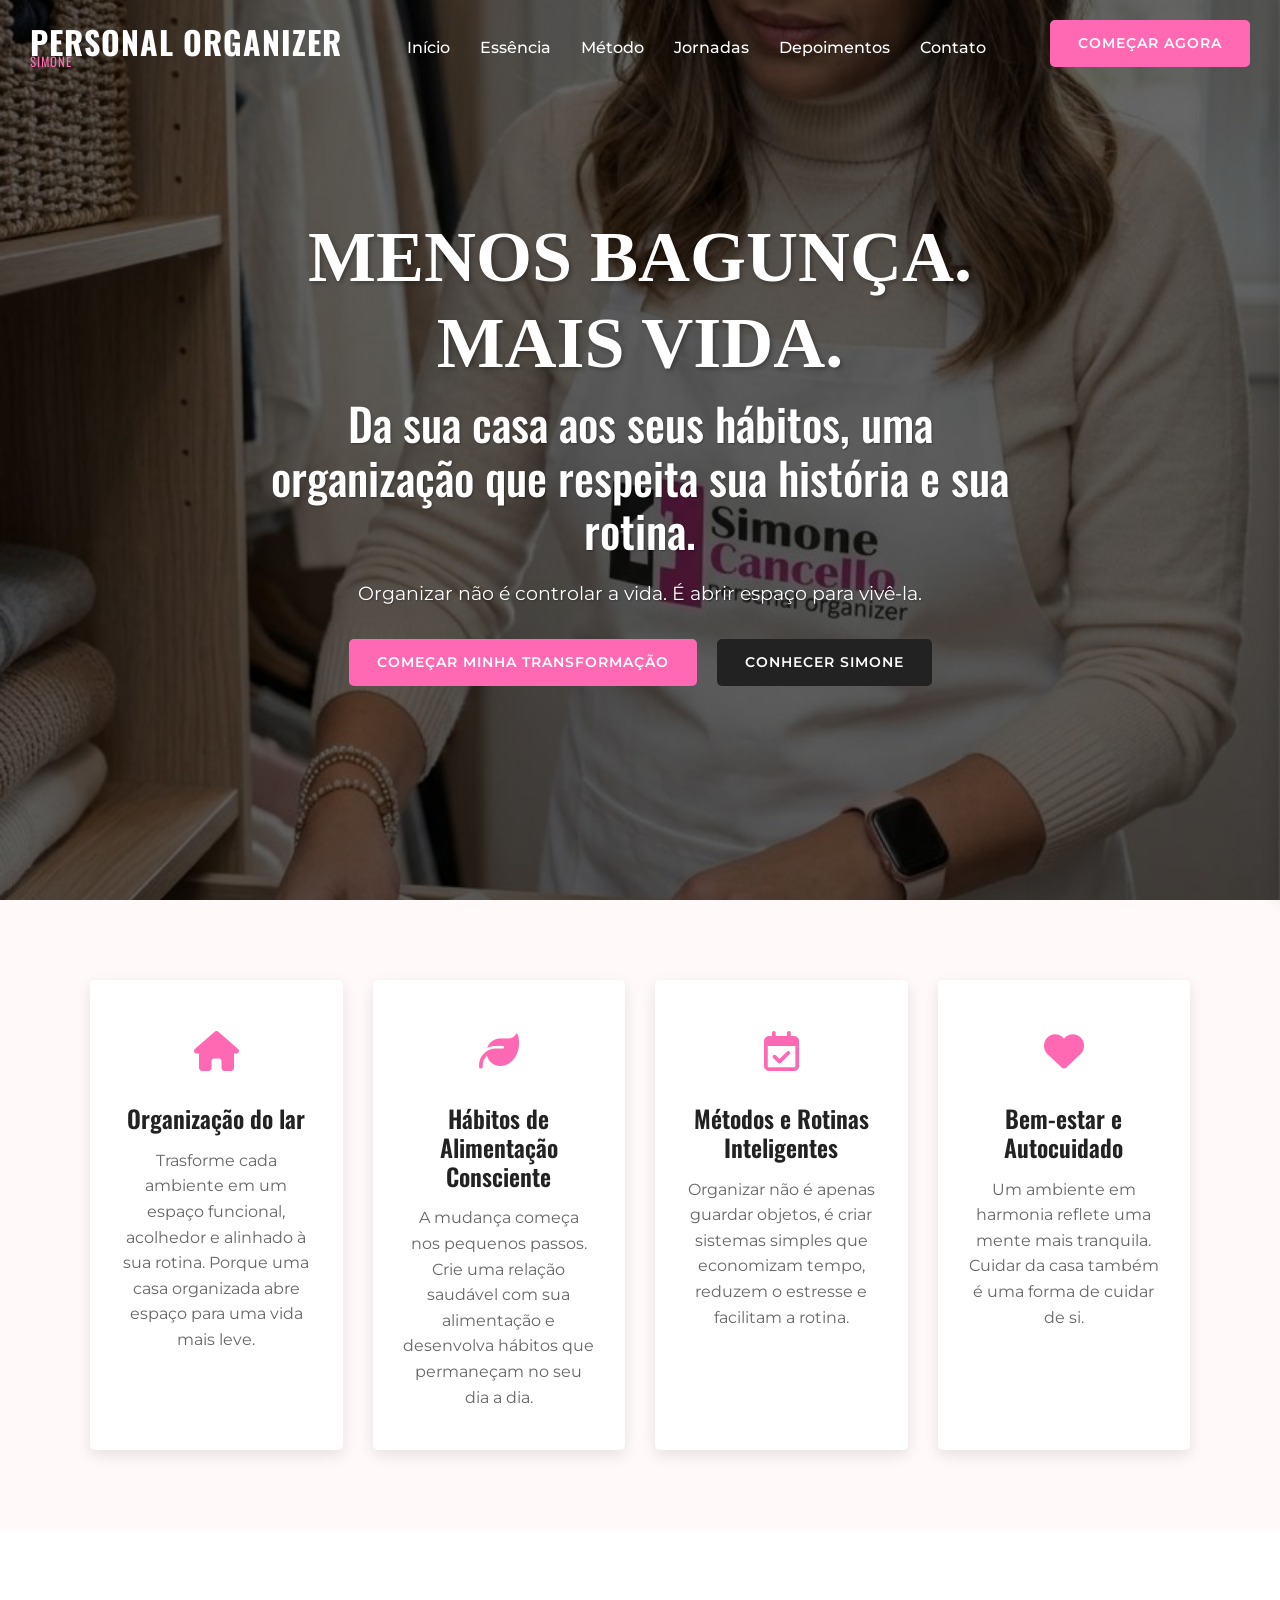
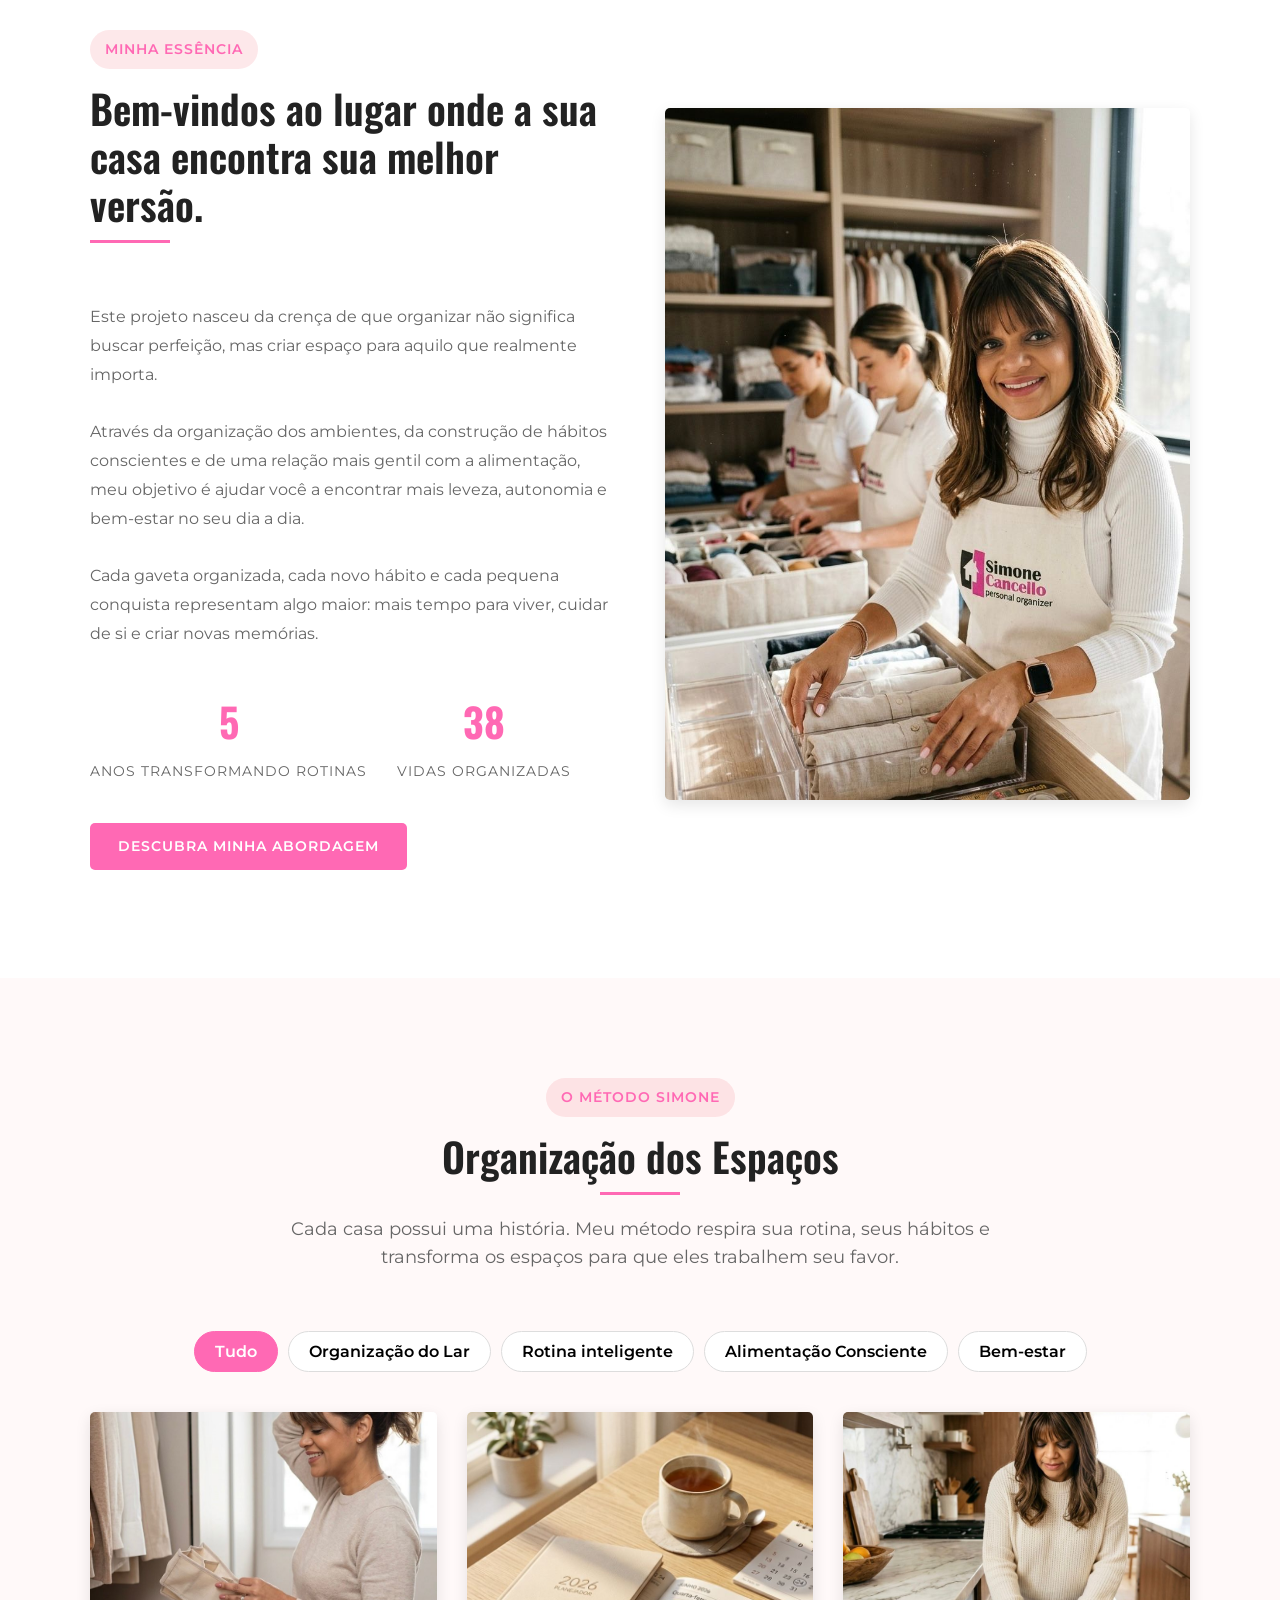
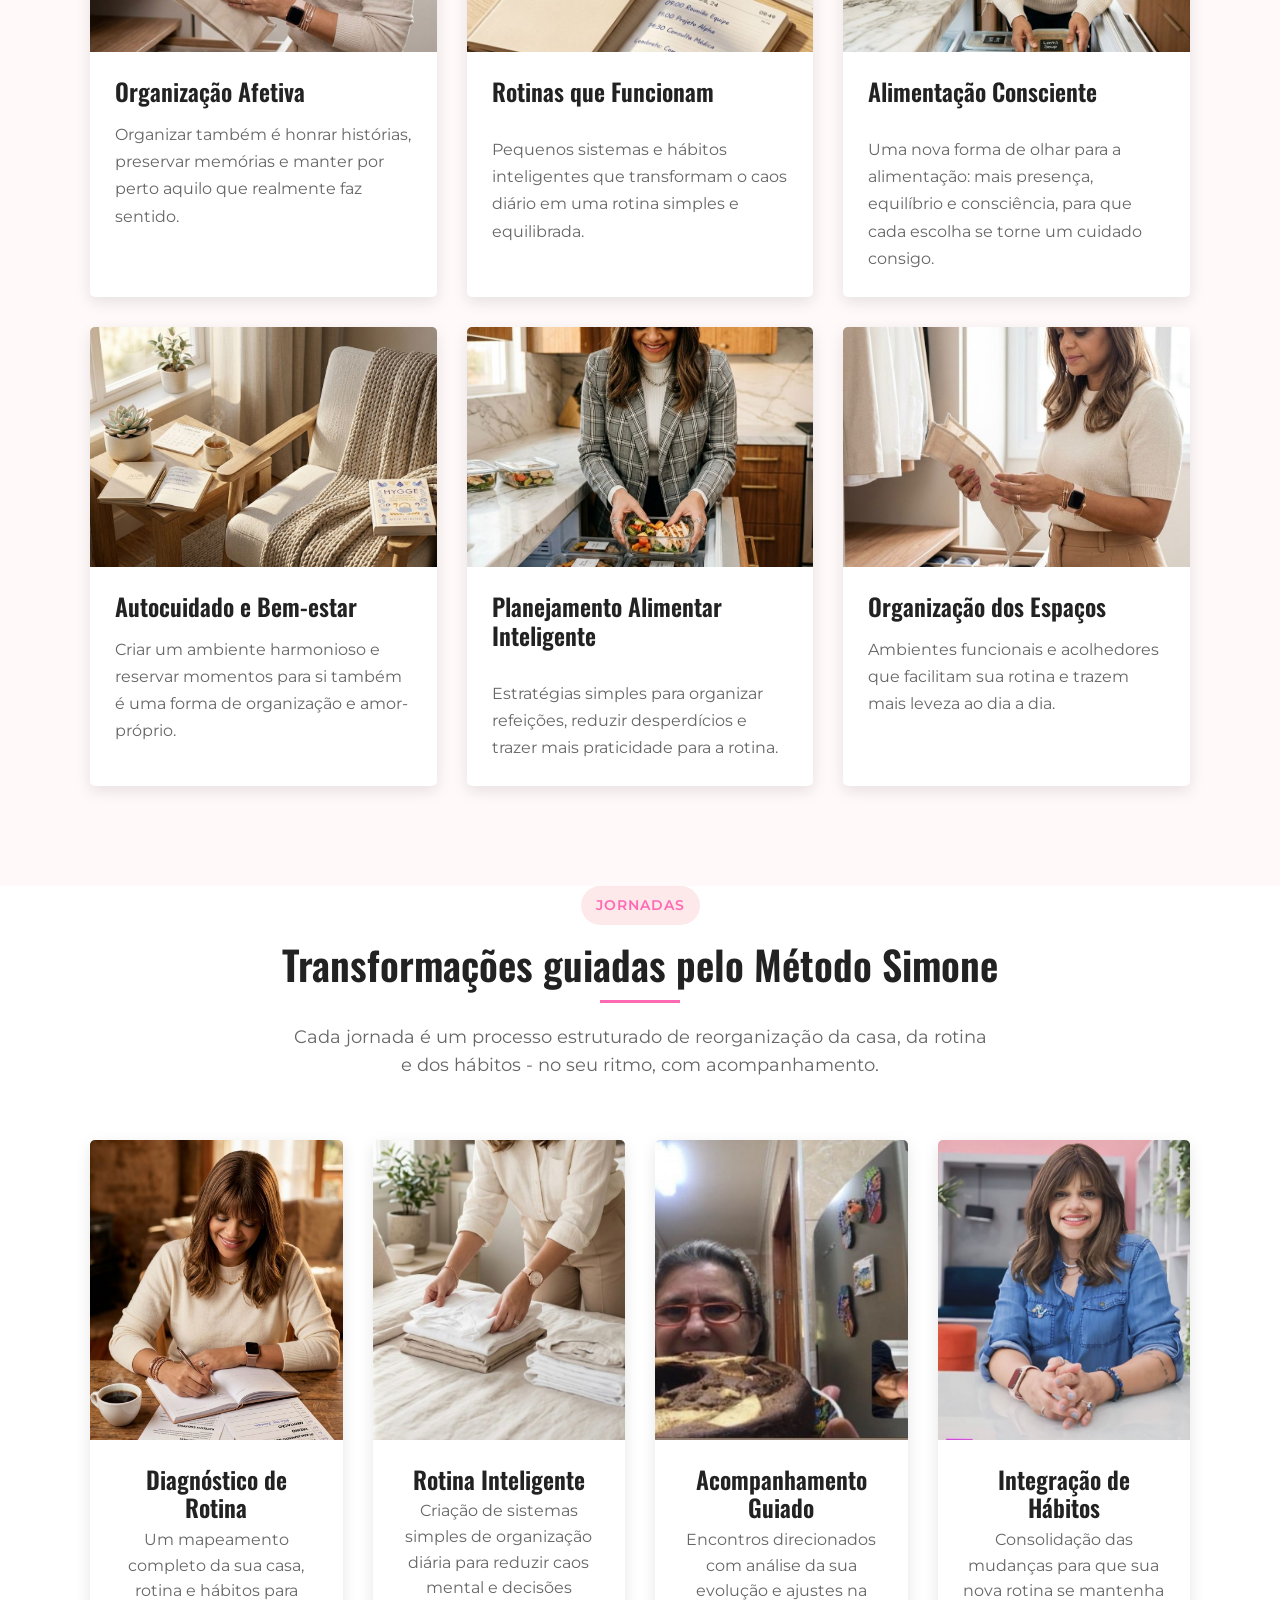
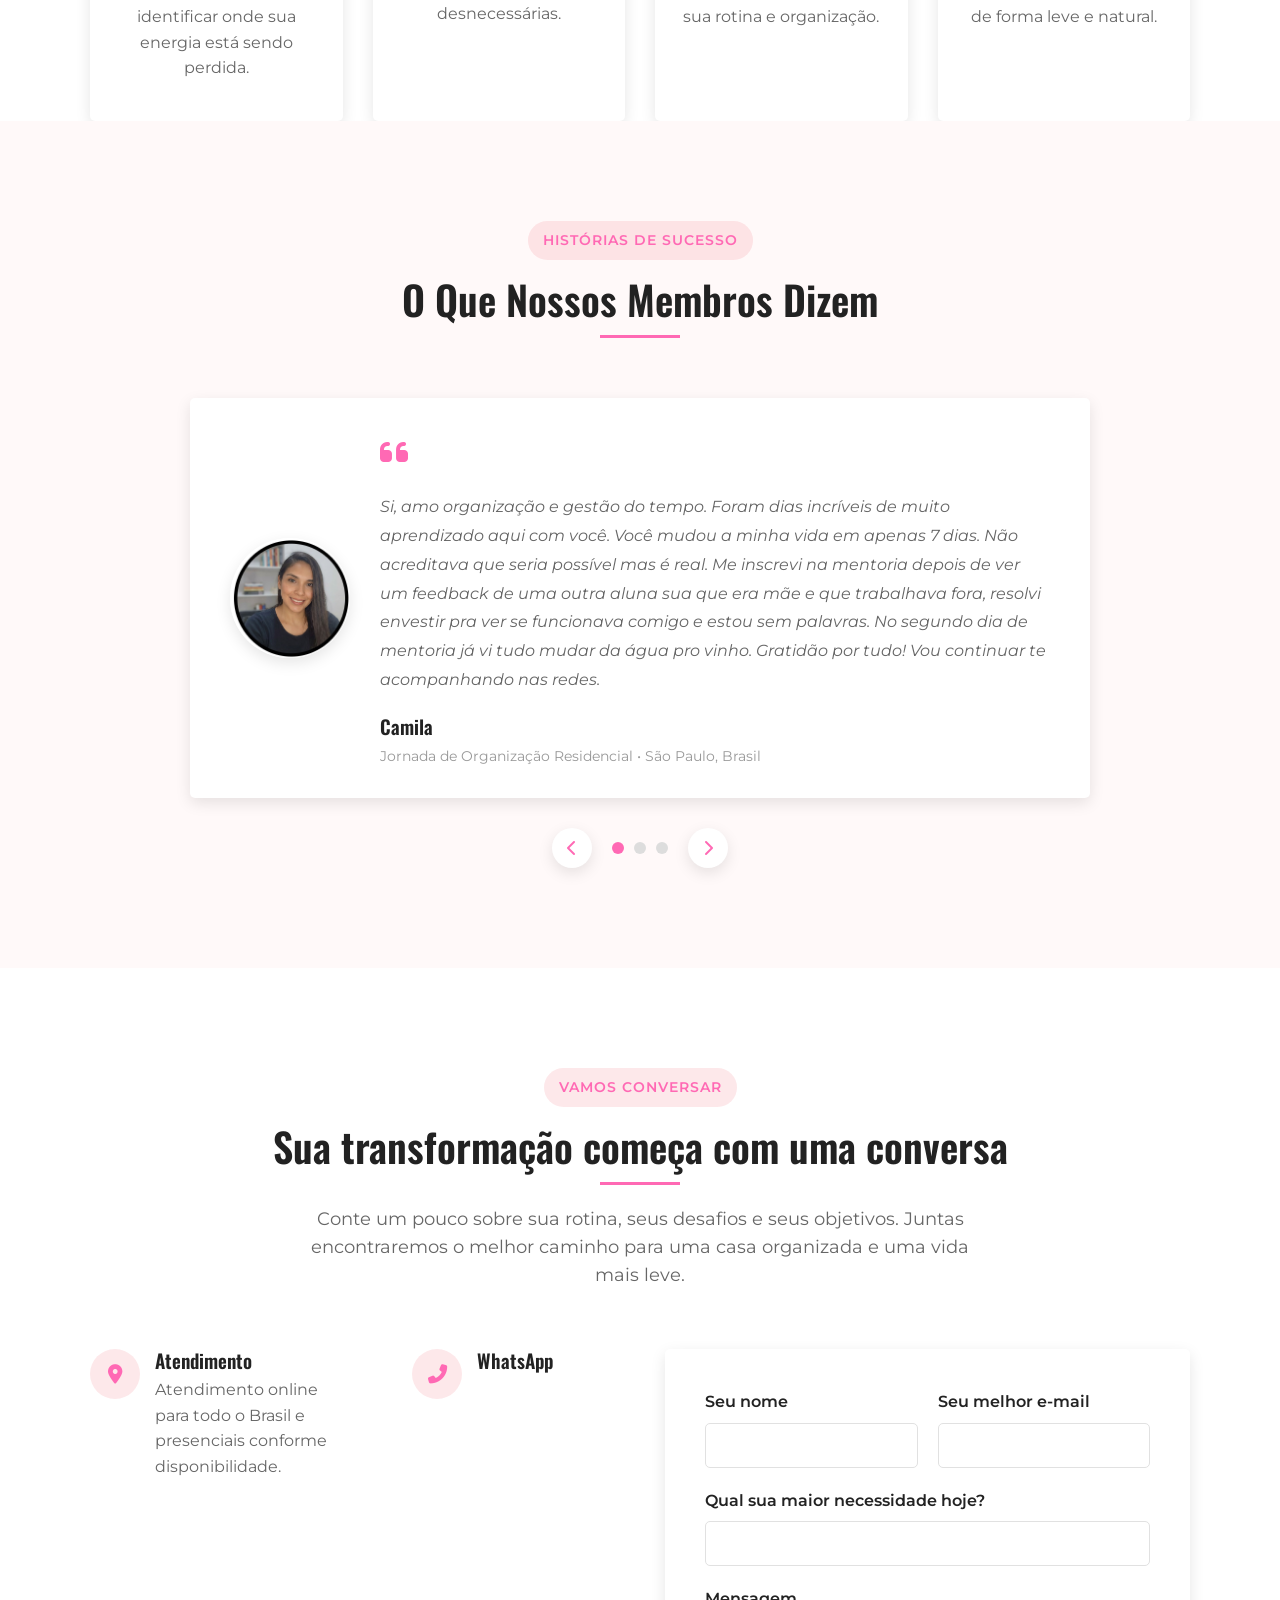
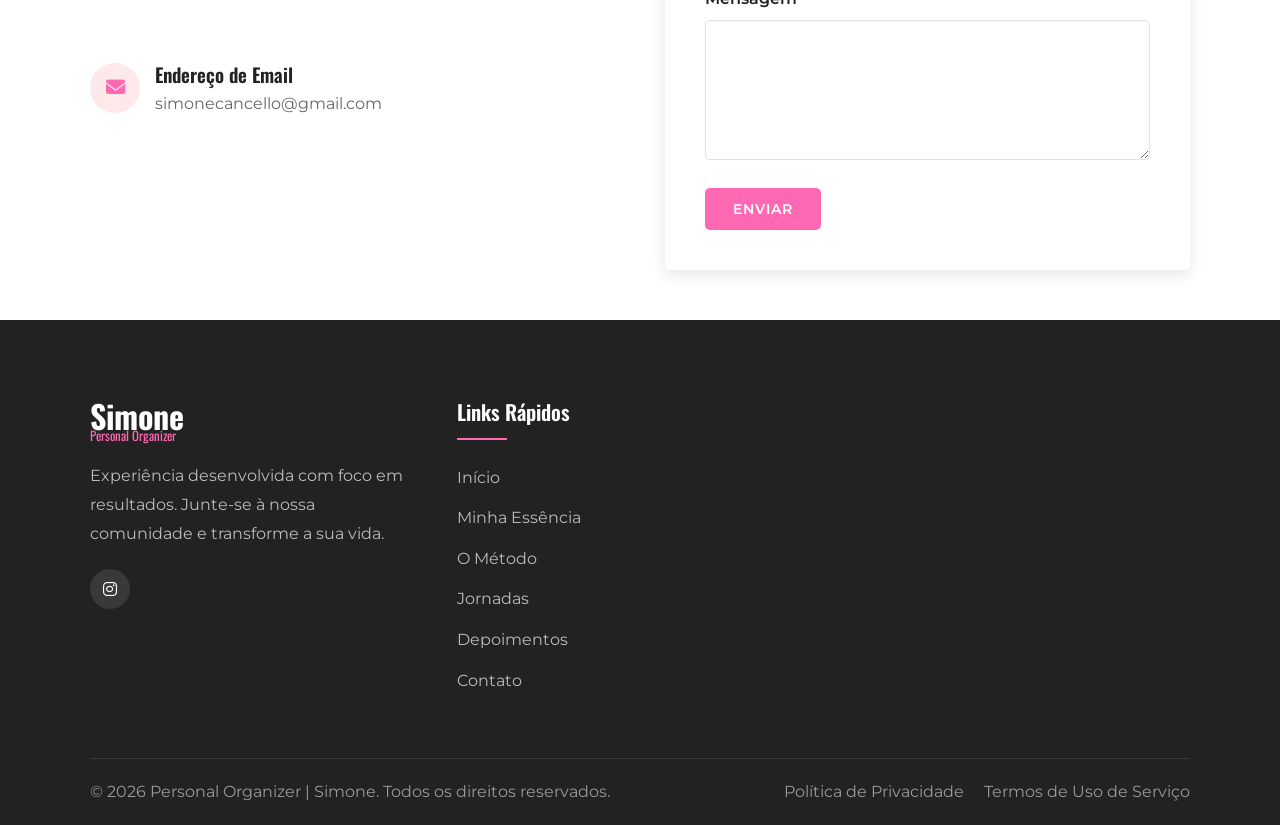
==== commit df4b319d: "Simplificando estrutura do site" ====
--- a/public/index.html
+++ b/public/index.html
@@ -6,12 +6,11 @@
   <title>Personal Organizer | Organização Residencial e Hábitos para uma Vida mais Leve</title>
   <meta name="description" content="Transforme sua casa e sua rotina com organização residencial, hábitos conscientes e alimentação equilibrada. Mais leveza, bem-estar e praticidade no seu dia a dia.">
   
-  <link rel="icon" type="image/png" sizes="32x32" href="/media/main.png">
-  <link rel="icon" type="image/png" sizes="16x16" href="/media/main.png">
-  <link rel="stylesheet" href="../src/assets/css/reset.css">
-  <link rel="stylesheet" href="../src/assets/css/styles.css">
-  <link rel="stylesheet" href="../src/assets/css/animations.css">
-  <link rel="stylesheet" href="../src/assets/css/responsive.css">
+  <link rel="icon" type="image/jpeg" sizes="32x32" href="img/favicon.jpeg">
+  <link rel="stylesheet" href="assets/css/reset.css">
+  <link rel="stylesheet" href="assets/css/styles.css">
+  <link rel="stylesheet" href="assets/css/animations.css">
+  <link rel="stylesheet" href="assets/css/responsive.css">
   <link rel="stylesheet" href="https://cdnjs.cloudflare.com/ajax/libs/font-awesome/6.4.0/css/all.min.css">
   <link href="https://fonts.googleapis.com/css2?family=Montserrat:wght@300;400;500;600;700;800;900&family=Oswald:wght@300;400;500;600;700&display=swap" rel="stylesheet">
 </head>
@@ -78,7 +77,7 @@
         </div>
       </div>
       <div class="hero-overlay"></div>
-        <img src="../src/img/background.jpeg" id="hero-image" alt="Personal Organizer Simone">
+        <img src="img/background.jpeg" id="hero-image" alt="Personal Organizer Simone">
     </section>
 
     <section id="featured" class="featured" style="background-color: rgb(255, 249, 249);">
@@ -158,7 +157,7 @@
             <a href="#classes" class="btn btn-primary">Descubra minha abordagem</a>
           </div>
           <div class="about-image" data-aos="fade-left">
-            <img src="../src/img/about.jpg" alt="Personal Organizer - Simone">
+            <img src="img/about.jpg" alt="Personal Organizer - Simone">
           </div>
         </div>
       </div>
@@ -183,10 +182,7 @@
         <div class="classes-grid">
           <div class="class-card" data-category="strength" data-aos="fade-up">
             <div class="class-image">
-              <img src="../src/img/organizaç-afetiva.jpeg" alt="Organização Afetiva">
-              <div class="overlay">
-                <a href="#" class="btn btn-sm">Saiba Mais</a>
-              </div>
+              <img src="img/organizac-afetiva.jpeg" alt="Organização Afetiva">
             </div>
             <div class="class-details">
               <h3>Organização Afetiva</h3>
@@ -195,10 +191,7 @@
           </div>
           <div class="class-card" data-category="cardio" data-aos="fade-up" data-aos-delay="100">
             <div class="class-image">
-              <img src="../src/img/rotina-inteligente.jpeg" alt="Personal Organizer - Simone">
-              <div class="overlay">
-                <a href="#" class="btn btn-sm">Saiba Mais</a>
-              </div>
+              <img src="img/rotina-inteligente.jpeg" alt="Personal Organizer - Simone">
             </div>
             <div class="class-details">
               <h3>Rotinas que Funcionam</h3>
@@ -209,10 +202,7 @@
           </div>
           <div class="class-card" data-category="yoga" data-aos="fade-up" data-aos-delay="200">
             <div class="class-image">
-              <img src="../src/img/alimentaç.jpeg" alt="Rotina Personal Organizer">
-              <div class="overlay">
-                <a href="#" class="btn btn-sm">Saiba Mais</a>
-              </div>
+              <img src="img/alimentac.jpeg" alt="Rotina Personal Organizer">
             </div>
             <div class="class-details">
               <h3>Alimentação Consciente</h3>
@@ -223,10 +213,7 @@
           </div>
           <div class="class-card" data-category="dance" data-aos="fade-up" data-aos-delay="300">
             <div class="class-image">
-              <img src="../src/img/bem-estar.jpeg" alt="bem-estar">
-              <div class="overlay">
-                <a href="#" class="btn btn-sm">Saiba Mais</a>
-              </div>
+              <img src="img/bem-estar.jpeg" alt="bem-estar">
             </div>
             <div class="class-details">
               <h3>Autocuidado e Bem-estar</h3>
@@ -235,10 +222,7 @@
           </div>
           <div class="class-card" data-category="yoga" data-aos="fade-up" data-aos-delay="100">
             <div class="class-image">
-              <img src="../src/img/planjemanto-alimentar.jpeg" alt="Spin Class">
-              <div class="overlay">
-                <a href="#" class="btn btn-sm">Saiba Mais</a>
-              </div>
+              <img src="img/planjemanto-alimentar.jpeg" alt="Spin Class">
             </div>
             <div class="class-details">
               <h3>Planejamento Alimentar Inteligente</h3>
@@ -249,10 +233,7 @@
           </div>
           <div class="class-card" data-category="strength" data-aos="fade-up" data-aos-delay="200">
             <div class="class-image">
-              <img src="../src/img/sistema-de-organiz.jpeg" alt="Functional Training">
-              <div class="overlay">
-                <a href="#" class="btn btn-sm">Saiba Mais</a>
-              </div>
+              <img src="img/sistema-de-organiz.jpeg" alt="Functional Training">
             </div>
             <div class="class-details">
               <h3>Organização dos Espaços</h3>
@@ -273,7 +254,7 @@
         <div class="trainers-grid">
           <div class="trainer-card" data-aos="fade-up">
             <div class="trainer-image">
-              <img src="../src/img/journeys1.jpeg" alt="Diagnóstico de Rotina">
+              <img src="img/journeys1.jpeg" alt="Diagnóstico de Rotina">
             </div>
     <div class="trainer-details">
       <h3>Diagnóstico de Rotina</h3>
@@ -283,7 +264,7 @@
 
   <div class="trainer-card" data-aos="fade-up" data-aos-delay="100">
     <div class="trainer-image">
-      <img src="../src/img/journeys2.jpeg" alt="Rotina Inteligente">
+      <img src="img/journeys2.jpeg" alt="Rotina Inteligente">
     </div>
     <div class="trainer-details">
       <h3>Rotina Inteligente</h3>
@@ -293,7 +274,7 @@
 
   <div class="trainer-card" data-aos="fade-up" data-aos-delay="200">
     <div class="trainer-image">
-      <img src="../src/img/journey3.jpg" alt="Acompanhamento Guiado">
+      <img src="img/journey3.jpg" alt="Acompanhamento Guiado">
     </div>
     <div class="trainer-details">
       <h3>Acompanhamento Guiado</h3>
@@ -303,7 +284,7 @@
 
   <div class="trainer-card" data-aos="fade-up" data-aos-delay="300">
     <div class="trainer-image">
-      <img src="../src/img/journeys4.jpg" alt="Integração de Hábitos">
+      <img src="img/journeys4.jpg" alt="Integração de Hábitos">
     </div>
     <div class="trainer-details">
       <h3>Integração de Hábitos</h3>
@@ -324,7 +305,7 @@
           <div class="testimonial-container">
             <div class="testimonial active">
               <div class="testimonial-image">
-                <img src="../src/img/depoimentos01.jpeg" alt="Cliente 01">
+                <img src="img/depoimentos01.jpeg" alt="Cliente 01">
               </div>
               <div class="testimonial-content">
                 <div class="quote">
@@ -346,7 +327,7 @@
             </div>
             <div class="testimonial">
               <div class="testimonial-image">
-                <img src="../src/img/depoimentos02.jpeg" alt="Depoimento 02">
+                <img src="img/depoimentos02.jpeg" alt="Depoimento 02">
               </div>
               <div class="testimonial-content">
                 <div class="quote">
@@ -365,7 +346,7 @@
             </div>
             <div class="testimonial">
               <div class="testimonial-image">
-                <img src="../src/img/depoimentos03.jpeg" alt="Cliente de Organização">
+                <img src="img/depoimentos03.jpeg" alt="Cliente de Organização">
               </div>
               <div class="testimonial-content">
                 <div class="quote">
@@ -432,15 +413,6 @@
               <div>
                 <h4>Endereço de Email</h4>
                 <p>simonecancello@gmail.com</p>
-              </div>
-            </div>
-            <div class="info-item">
-              <div class="icon">
-                <i class="fas fa-clock"></i>
-                <div>
-                <h4>Instagram</h4>
-                <p>sicancellorganizer/p>
-              </div>
               </div>
             </div>
           </div>
@@ -484,7 +456,7 @@
           </div>
           <p>Experiência desenvolvida com foco em resultados. Junte-se à nossa comunidade e transforme a sua vida.</p>
           <div class="social-links">
-            <a href="#"><i class="fab fa-instagram"></i></a>
+            <a href="https://www.instagram.com/sicancellorganizer/"><i class="fab fa-instagram"></i></a>
           </div>
         </div>
         <div class="footer-column">
@@ -513,11 +485,11 @@
     <i class="fas fa-chevron-up"></i>
   </a>
 
-  <script src="../src/assets/js/main.js"></script>
-  <script src="../src/assets/js/animations.js"></script>
-  <script src="../src/assets/js/testimonials.js"></script>
-  <script src="../src/assets/js/pricing.js"></script>
-  <script src="../src/assets/js/classes.js"></script>
-  <script src="../src/assets/js/counter.js"></script>
+  <script src="assets/js/main.js"></script>
+  <script src="assets/js/animations.js"></script>
+  <script src="assets/js/testimonials.js"></script>
+  <script src="assets/js/pricing.js"></script>
+  <script src="assets/js/classes.js"></script>
+  <script src="assets/js/counter.js"></script>
 </body>
 </html>
--- a/public/assets/css/styles.css
+++ b/public/assets/css/styles.css
@@ -0,0 +1,1598 @@
+/* Main Styles */
+
+/* Variables */
+:root {
+  --primary-color: #FF69B4;
+  --primary-dark: #C71585;
+  --primary-light: #DB7093;
+  --secondary-color: #222;
+  --light-text: #fff;
+  --dark-text: #222;
+  --border-color: #e1e1e1;
+  --success-color: #28a745;
+  --warning-color: #ffc107;
+  --error-color: #dc3545;
+  --transition: all 0.3s ease;
+  --box-shadow: 0 5px 15px rgba(0, 0, 0, 0.1);
+  --border-radius: 5px;
+  --section-spacing: 100px;
+}
+
+/* Ensure proper box-sizing */
+*, *::before, *::after {
+  box-sizing: border-box;
+}
+
+/* Responsive base styles */
+html {
+  font-size: 16px;
+  scroll-behavior: smooth;
+}
+
+body {
+  font-family: 'Montserrat', sans-serif;
+  line-height: 1.6;
+  color: var(--dark-text);
+  overflow-x: hidden;
+  -webkit-font-smoothing: antialiased;
+  -moz-osx-font-smoothing: grayscale;
+}
+
+/* Loading Screen */
+.loading-screen {
+  position: fixed;
+  top: 0;
+  left: 0;
+  width: 100%;
+  height: 100%;
+  background-color: var(--secondary-color);
+  display: flex;
+  justify-content: center;
+  align-items: center;
+  z-index: 9999;
+  transition: 0.5s ease-out;
+}
+
+.loader {
+  display: flex;
+  justify-content: center;
+  align-items: center;
+}
+
+.loader span {
+  color: var(--light-text);
+  font-family: 'Oswald', sans-serif;
+  font-size: 3rem;
+  letter-spacing: 10px;
+  position: relative;
+  font-weight: 700;
+  animation: pulse 1.5s infinite;
+}
+
+.loader-subtitle {
+  font-size: 0.8rem;
+  color: var(--primary-color);
+  margin-top: 5px;
+  letter-spacing: 2px;
+  font-weight: 400;
+}
+
+@keyframes pulse {
+  0% {
+    opacity: 1;
+  }
+  50% {
+    opacity: 0.5;
+  }
+  100% {
+    opacity: 1;
+  }
+}
+
+.loading-screen.fade-out {
+  opacity: 0;
+  visibility: hidden;
+}
+
+/* Header */
+#header {
+  position: fixed;
+  top: 0;
+  left: 0;
+  width: 100%;
+  z-index: 1000;
+  transition: var(--transition);
+  padding: 20px 0;
+}
+
+#header.scrolled {
+  background-color: var(--secondary-color);
+  box-shadow: var(--box-shadow);
+  padding: 12px 0;
+}
+
+.header-container {
+  display: flex;
+  justify-content: space-between;
+  align-items: center;
+  max-width: 1400px;
+  margin: 0 auto;
+  padding: 0 30px;
+}
+
+.logo a {
+  font-family: 'Oswald', sans-serif;
+  font-size: 2rem;
+  font-weight: 700;
+  color: var(--light-text);
+  letter-spacing: 1px;
+  display: flex;
+  flex-direction: column;
+  align-items: flex-start;
+  line-height: 1;
+}
+
+.logo-main {
+  font-size: 2rem;
+}
+
+.logo-sub {
+  font-size: 0.8rem;
+  color: var(--primary-color);
+  font-weight: 400;
+  margin-top: -2px;
+}
+
+.desktop-nav ul {
+  display: flex;
+}
+
+.desktop-nav ul li {
+  margin: 0 15px;
+}
+
+.desktop-nav ul li a {
+  color: var(--light-text);
+  position: relative;
+  font-weight: 500;
+  transition: var(--transition);
+}
+
+.desktop-nav ul li a:after {
+  content: '';
+  position: absolute;
+  bottom: -5px;
+  left: 0;
+  width: 0;
+  height: 2px;
+  background-color: var(--primary-color);
+  transition: var(--transition);
+}
+
+.desktop-nav ul li a:hover:after,
+.desktop-nav ul li a.active:after {
+  width: 100%;
+}
+
+.hamburger-menu {
+  display: none;
+  flex-direction: column;
+  cursor: pointer;
+  z-index: 1001;
+}
+
+.hamburger-menu span {
+  display: block;
+  width: 30px;
+  height: 3px;
+  background-color: var(--light-text);
+  margin: 3px 0;
+  transition: var(--transition);
+}
+
+.mobile-nav {
+  position: fixed;
+  top: 0;
+  right: -300px;
+  width: 300px;
+  height: 100vh;
+  background-color: var(--secondary-color);
+  z-index: 1010;
+  padding: 50px 20px;
+  transition: var(--transition);
+  overflow-y: auto;
+  box-shadow: -5px 0 15px rgba(0, 0, 0, 0.1);
+}
+
+.mobile-nav.active {
+  right: 0;
+}
+
+.close-menu {
+  position: absolute;
+  top: 20px;
+  right: 20px;
+  color: var(--light-text);
+  font-size: 1.5rem;
+  cursor: pointer;
+}
+
+.mobile-nav ul {
+  margin-top: 30px;
+}
+
+.mobile-nav ul li {
+  margin: 20px 0;
+}
+
+.mobile-nav ul li a {
+  color: var(--light-text);
+  font-size: 1.2rem;
+  transition: var(--transition);
+  display: block;
+  padding: 5px 0;
+}
+
+.mobile-nav ul li a:hover {
+  color: var(--primary-color);
+}
+
+.mobile-cta {
+  margin-top: 30px;
+}
+
+/* Buttons */
+.btn {
+  display: inline-block;
+  padding: 12px 28px;
+  border-radius: var(--border-radius);
+  font-weight: 600;
+  transition: var(--transition);
+  text-align: center;
+  text-transform: uppercase;
+  letter-spacing: 1px;
+  font-size: 0.9rem;
+}
+
+.btn-primary {
+  background-color: var(--primary-color);
+  color: var(--light-text);
+}
+
+.btn-primary:hover {
+  background-color: var(--primary-dark);
+  transform: translateY(-3px);
+}
+
+.btn-secondary {
+  background-color: var(--secondary-color);
+  color: var(--light-text);
+}
+
+.btn-secondary:hover {
+  background-color: #333;
+  transform: translateY(-3px);
+}
+
+.btn-outline {
+  border: 2px solid var(--primary-color);
+  color: var(--primary-color);
+  background-color: transparent;
+}
+
+.btn-outline:hover {
+  background-color: var(--primary-color);
+  color: var(--light-text);
+  transform: translateY(-3px);
+}
+
+.btn-sm {
+  padding: 8px 16px;
+  font-size: 0.8rem;
+}
+
+.btn-block {
+  display: block;
+  width: 100%;
+}
+
+/* Hero Section */
+.hero {
+  position: relative;
+  height: 100vh;
+  min-height: 700px;
+  display: flex;
+  align-items: center;
+  justify-content: center;
+  text-align: center;
+  overflow: hidden;
+}
+
+.hero-content {
+  position: relative;
+  z-index: 2;
+  max-width: 800px;
+  padding: 0 20px;
+}
+
+.hero h1 {
+  font-size: 2rem;
+  font-family: "Garamond", serif;
+  font-weight: 900;
+  color: var(--light-text);
+  margin-bottom: 10px;
+  text-transform: uppercase;
+  line-height: 1.2;
+  text-shadow: 2px 2px 4px rgba(0, 0, 0, 0.3);
+}
+
+.hero h2 {
+  font-size: 2.5rem;
+  color: var(--light-text);
+  margin-bottom: 20px;
+  font-weight: 500;
+  text-shadow: 1px 1px 2px rgba(0, 0, 0, 0.3);
+}
+
+.hero p {
+  font-size: 1.2rem;
+  color: var(--light-text);
+  margin-bottom: 30px;
+  max-width: 600px;
+  margin-left: auto;
+  margin-right: auto;
+  text-shadow: 1px 1px 2px rgba(0, 0, 0, 0.3);
+}
+
+.hero-buttons {
+  display: flex;
+  justify-content: center;
+  gap: 20px;
+  flex-wrap: wrap;
+}
+
+.hero-overlay {
+  position: absolute;
+  top: 0;
+  left: 0;
+  width: 100%;
+  height: 100%;
+  background-color: rgba(0, 0, 0, 0.6);
+  z-index: 1;
+}
+
+#hero-image {
+  position: absolute;
+  top: 50%;
+  left: 50%;
+  min-width: 100%;
+  min-height: 100%;
+  width: auto;
+  height: auto;
+  z-index: 0;
+  transform: translateX(-50%) translateY(-50%);
+  object-fit: cover;
+}
+
+/* Fallback for when video doesn't load */
+.hero::before {
+  content: '';
+  position: absolute;
+  top: 0;
+  left: 0;
+  width: 100%;
+  height: 100%;
+  background: linear-gradient(135deg, var(--secondary-color) 0%, var(--primary-color) 100%);
+  z-index: -1;
+}
+
+/* Featured Section */
+.featured {
+  padding: 80px 0;
+}
+
+.featured-grid {
+  display: grid;
+  grid-template-columns: repeat(4, 1fr);
+  gap: 30px;
+}
+
+.featured-item {
+  padding: 40px 30px;
+  background-color: var(--light-text);
+  border-radius: var(--border-radius);
+  box-shadow: var(--box-shadow);
+  text-align: center;
+  transition: var(--transition);
+}
+
+.featured-item:hover {
+  transform: translateY(-10px);
+}
+
+.featured-item .icon {
+  font-size: 2.5rem;
+  color: var(--primary-color);
+  margin-bottom: 20px;
+}
+
+.featured-item h3 {
+  font-size: 1.5rem;
+  margin-bottom: 15px;
+}
+
+.featured-item p {
+  color: #666;
+}
+
+/* Section Headers */
+.section-header {
+  margin-bottom: 60px;
+}
+
+.section-header .subtitle {
+  display: inline-block;
+  background-color: rgba(228, 29, 54, 0.1);
+  color: var(--primary-color);
+  padding: 8px 15px;
+  border-radius: 20px;
+  font-weight: 600;
+  font-size: 0.9rem;
+  margin-bottom: 15px;
+  text-transform: uppercase;
+  letter-spacing: 1px;
+}
+
+.section-header h2 {
+  font-size: 2.5rem;
+  margin-bottom: 20px;
+  position: relative;
+  padding-bottom: 15px;
+}
+
+.section-header h2:after {
+  content: '';
+  position: absolute;
+  bottom: 0;
+  left: 50%;
+  transform: translateX(-50%);
+  width: 80px;
+  height: 3px;
+  background-color: var(--primary-color);
+}
+
+.section-header p {
+  max-width: 700px;
+  margin: 0 auto;
+  color: #666;
+  font-size: 1.1rem;
+}
+
+/* About Section */
+.about {
+  padding: var(--section-spacing) 0;
+}
+
+.about-content {
+  display: grid;
+  grid-template-columns: 1fr 1fr;
+  gap: 50px;
+  align-items: center;
+}
+
+.about-text .section-header {
+  text-align: left;
+}
+
+.about-text .section-header h2:after {
+  left: 0;
+  transform: none;
+}
+
+.about-text p {
+  margin-bottom: 20px;
+  color: #666;
+  line-height: 1.8;
+}
+
+.stats-container {
+  display: flex;
+  gap: 30px;
+  margin: 40px 0;
+}
+
+.stat-item {
+  text-align: center;
+}
+
+.stat-item .count {
+  font-size: 2.5rem;
+  font-weight: 700;
+  color: var(--primary-color);
+  display: block;
+  margin-bottom: 5px;
+  font-family: 'Oswald', sans-serif;
+}
+
+.stat-item .label {
+  color: #666;
+  font-size: 0.9rem;
+  text-transform: uppercase;
+  letter-spacing: 1px;
+}
+
+.about-image {
+  position: relative;
+  border-radius: var(--border-radius);
+  overflow: hidden;
+  box-shadow: var(--box-shadow);
+}
+
+.about-image img {
+  width: 100%;
+  height: 100%;
+  object-fit: cover;
+}
+
+/* Classes Section */
+.classes {
+  padding: var(--section-spacing) 0;
+}
+
+.class-filter {
+  display: flex;
+  justify-content: center;
+  flex-wrap: wrap;
+  gap: 10px;
+  margin-bottom: 40px;
+}
+
+.filter-btn {
+  padding: 10px 20px;
+  background-color: var(--light-text);
+  border-radius: 25px;
+  font-weight: 600;
+  transition: var(--transition);
+  cursor: pointer;
+  border: 1px solid #ddd;
+}
+
+.filter-btn.active,
+.filter-btn:hover {
+  background-color: var(--primary-color);
+  color: var(--light-text);
+  border-color: var(--primary-color);
+}
+
+.classes-grid {
+  display: grid;
+  grid-template-columns: repeat(3, 1fr);
+  gap: 30px;
+}
+
+.class-card {
+  background-color: var(--light-text);
+  border-radius: var(--border-radius);
+  overflow: hidden;
+  box-shadow: var(--box-shadow);
+  transition: var(--transition);
+}
+
+.class-card:hover {
+  transform: translateY(-10px);
+}
+
+.class-image {
+  position: relative;
+  height: 240px;
+  overflow: hidden;
+}
+
+.class-image img {
+  width: 100%;
+  height: 100%;
+  object-fit: cover;
+  transition: var(--transition);
+}
+
+.class-card:hover .class-image img {
+  transform: scale(1.1);
+}
+
+.class-image .overlay {
+  position: absolute;
+  top: 0;
+  left: 0;
+  width: 100%;
+  height: 100%;
+  background-color: rgba(0, 0, 0, 0.5);
+  display: flex;
+  align-items: center;
+  justify-content: center;
+  opacity: 0;
+  transition: var(--transition);
+}
+
+.class-card:hover .class-image .overlay {
+  opacity: 1;
+}
+
+.class-details {
+  padding: 25px;
+}
+
+.class-details h3 {
+  font-size: 1.5rem;
+  margin-bottom: 15px;
+}
+
+.class-details .meta {
+  display: flex;
+  gap: 20px;
+  color: #666;
+  margin-bottom: 15px;
+  font-size: 0.9rem;
+}
+
+.class-details .meta i {
+  color: var(--primary-color);
+  margin-right: 5px;
+}
+
+.class-details p {
+  color: #666;
+  line-height: 1.7;
+}
+
+/* Trainers Section */
+.journeys {
+  padding: var(--section-spacing) 0;
+}
+
+.trainers-grid {
+  display: grid;
+  grid-template-columns: repeat(4, 1fr);
+  gap: 30px;
+}
+
+.trainer-card {
+  background-color: var(--light-text);
+  border-radius: var(--border-radius);
+  overflow: hidden;
+  box-shadow: var(--box-shadow);
+  transition: var(--transition);
+}
+
+.trainer-card:hover {
+  transform: translateY(-10px);
+}
+
+.trainer-image {
+  position: relative;
+  height: 300px;
+  overflow: hidden;
+}
+
+.trainer-image img {
+  width: 100%;
+  height: 100%;
+  object-fit: cover;
+  transition: var(--transition);
+}
+
+.trainer-card:hover .trainer-image img {
+  transform: scale(1.1);
+}
+
+.social-links {
+  position: absolute;
+  bottom: -50px;
+  left: 0;
+  width: 100%;
+  display: flex;
+  justify-content: center;
+  gap: 15px;
+  padding: 15px 0;
+  background-color: rgba(0, 0, 0, 0.7);
+  transition: var(--transition);
+}
+
+.trainer-card:hover .social-links {
+  bottom: 0;
+}
+
+.social-links a {
+  width: 40px;
+  height: 40px;
+  display: flex;
+  align-items: center;
+  justify-content: center;
+  background-color: var(--primary-color);
+  color: var(--light-text);
+  border-radius: 50%;
+  transition: var(--transition);
+}
+
+.social-links a:hover {
+  background-color: var(--light-text);
+  color: var(--primary-color);
+}
+
+.trainer-details {
+  padding: 25px;
+  text-align: center;
+}
+
+.trainer-details h3 {
+  font-size: 1.5rem;
+  margin-bottom: 5px;
+}
+
+.trainer-details .specialty {
+  color: var(--primary-color);
+  font-weight: 600;
+  margin-bottom: 15px;
+  display: block;
+}
+
+.trainer-details p {
+  color: #666;
+  margin-bottom: 15px;
+}
+
+/* Testimonials */
+.testimonials {
+  padding: var(--section-spacing) 0;
+  background-color: var(--light-bg);
+  position: relative;
+}
+
+.testimonial-slider {
+  max-width: 900px;
+  margin: 0 auto;
+}
+
+.testimonial-container {
+  position: relative;
+  height: 400px;
+}
+
+.testimonial {
+  position: absolute;
+  top: 0;
+  left: 0;
+  width: 100%;
+  height: 100%;
+  display: flex;
+  align-items: center;
+  background-color: var(--light-text);
+  border-radius: var(--border-radius);
+  box-shadow: var(--box-shadow);
+  padding: 40px;
+  opacity: 0;
+  visibility: hidden;
+  transition: var(--transition);
+}
+
+.testimonial.active {
+  opacity: 1;
+  visibility: visible;
+}
+
+.testimonial-image {
+  flex-shrink: 0;
+  width: 120px;
+  height: 120px;
+  border-radius: 50%;
+  overflow: hidden;
+  margin-right: 30px;
+  box-shadow: var(--box-shadow);
+}
+
+.testimonial-image img {
+  width: 100%;
+  height: 100%;
+  object-fit: cover;
+}
+
+.testimonial-content {
+  flex-grow: 1;
+}
+
+.testimonial-content .quote {
+  color: var(--primary-color);
+  font-size: 2rem;
+  margin-bottom: 15px;
+}
+
+.testimonial-content p {
+  color: #666;
+  font-style: italic;
+  line-height: 1.8;
+  margin-bottom: 20px;
+}
+
+.testimonial-info h4 {
+  font-size: 1.2rem;
+  margin-bottom: 5px;
+}
+
+.testimonial-info span {
+  color: #999;
+  font-size: 0.9rem;
+}
+
+.testimonial-controls {
+  display: flex;
+  align-items: center;
+  justify-content: center;
+  margin-top: 30px;
+}
+
+.prev-btn,
+.next-btn {
+  width: 40px;
+  height: 40px;
+  border-radius: 50%;
+  background-color: var(--light-text);
+  color: var(--primary-color);
+  display: flex;
+  align-items: center;
+  justify-content: center;
+  box-shadow: var(--box-shadow);
+  transition: var(--transition);
+}
+
+.prev-btn:hover,
+.next-btn:hover {
+  background-color: var(--primary-color);
+  color: var(--light-text);
+}
+
+.testimonial-dots {
+  display: flex;
+  gap: 10px;
+  margin: 0 20px;
+}
+
+.dot {
+  width: 12px;
+  height: 12px;
+  border-radius: 50%;
+  background-color: #ddd;
+  cursor: pointer;
+  transition: var(--transition);
+}
+
+.dot.active {
+  background-color: var(--primary-color);
+}
+
+/* Pricing */
+.pricing {
+  padding: var(--section-spacing) 0;
+}
+
+.pricing-toggle {
+  display: flex;
+  align-items: center;
+  justify-content: center;
+  margin-bottom: 40px;
+}
+
+.switch {
+  position: relative;
+  display: inline-block;
+  width: 60px;
+  height: 34px;
+  margin: 0 15px;
+}
+
+.switch input {
+  opacity: 0;
+  width: 0;
+  height: 0;
+}
+
+.slider {
+  position: absolute;
+  cursor: pointer;
+  top: 0;
+  left: 0;
+  right: 0;
+  bottom: 0;
+  background-color: #ccc;
+  transition: var(--transition);
+}
+
+.slider:before {
+  position: absolute;
+  content: "";
+  height: 26px;
+  width: 26px;
+  left: 4px;
+  bottom: 4px;
+  background-color: white;
+  transition: var(--transition);
+}
+
+input:checked + .slider {
+  background-color: var(--primary-color);
+}
+
+input:checked + .slider:before {
+  transform: translateX(26px);
+}
+
+.slider.round {
+  border-radius: 34px;
+}
+
+.slider.round:before {
+  border-radius: 50%;
+}
+
+.discount {
+  background-color: rgba(228, 29, 54, 0.1);
+  color: var(--primary-color);
+  padding: 3px 8px;
+  border-radius: 20px;
+  font-size: 0.8rem;
+  font-weight: 600;
+  margin-left: 10px;
+}
+
+.pricing-grid {
+  display: grid;
+  grid-template-columns: repeat(3, 1fr);
+  gap: 30px;
+}
+
+.pricing-card {
+  background-color: var(--light-text);
+  border-radius: var(--border-radius);
+  overflow: hidden;
+  box-shadow: var(--box-shadow);
+  transition: var(--transition);
+  position: relative;
+}
+
+.pricing-card:hover {
+  transform: translateY(-10px);
+}
+
+.pricing-card.featured {
+  transform: scale(1.05);
+  border: 2px solid var(--primary-color);
+  z-index: 1;
+}
+
+.pricing-card.featured:hover {
+  transform: scale(1.05) translateY(-10px);
+}
+
+.popular-badge {
+  position: absolute;
+  top: 15px;
+  right: 15px;
+  background-color: var(--primary-color);
+  color: var(--light-text);
+  padding: 5px 15px;
+  font-size: 0.8rem;
+  font-weight: 600;
+  border-radius: 20px;
+}
+
+.pricing-header {
+  padding: 30px 30px 20px;
+  text-align: center;
+  border-bottom: 1px solid var(--border-color);
+}
+
+.pricing-header h3 {
+  font-size: 1.8rem;
+  margin-bottom: 15px;
+}
+
+.price {
+  margin-bottom: 15px;
+}
+
+.currency {
+  font-size: 1.5rem;
+  font-weight: 600;
+  color: var(--primary-color);
+  margin-right: 2px;
+}
+
+.amount {
+  font-size: 3rem;
+  font-weight: 700;
+  color: var(--primary-color);
+  font-family: 'Oswald', sans-serif;
+}
+
+.period {
+  font-size: 1rem;
+  color: #999;
+}
+
+.annual-price {
+  display: none;
+}
+
+body.annual .monthly-price {
+  display: none;
+}
+
+body.annual .annual-price {
+  display: block;
+}
+
+.pricing-header p {
+  color: #666;
+}
+
+.pricing-features {
+  padding: 30px;
+}
+
+.pricing-features ul li {
+  margin-bottom: 15px;
+  color: #666;
+  display: flex;
+  align-items: center;
+}
+
+.pricing-features ul li i {
+  margin-right: 10px;
+  color: var(--success-color);
+}
+
+.pricing-features ul li.disabled {
+  color: #999;
+}
+
+.pricing-features ul li.disabled i {
+  color: #ddd;
+}
+
+.pricing-footer {
+  padding: 0 30px 30px;
+  text-align: center;
+}
+
+.pricing-note {
+  margin-top: 40px;
+  color: #999;
+  font-size: 0.9rem;
+}
+
+.time {
+  width: 150px;
+  font-weight: 600;
+  font-family: 'Oswald', sans-serif;
+}
+
+.class-info {
+  flex-grow: 1;
+}
+
+.class-info h4 {
+  font-size: 1.2rem;
+  margin-bottom: 5px;
+}
+
+.trainer {
+  color: #666;
+  font-size: 0.9rem;
+}
+
+.class-category {
+  padding: 5px 15px;
+  border-radius: 20px;
+  font-size: 0.8rem;
+  font-weight: 600;
+  text-align: center;
+  flex-shrink: 0;
+}
+
+.class-category.strength {
+  background-color: rgba(228, 29, 54, 0.1);
+  color: var(--primary-color);
+}
+
+.class-category.cardio {
+  background-color: rgba(255, 152, 0, 0.1);
+  color: #ff9800;
+}
+
+.class-category.flexibility {
+  background-color: rgba(33, 150, 243, 0.1);
+  color: #2196f3;
+}
+
+.class-category.mind-body {
+  background-color: rgba(76, 175, 80, 0.1);
+  color: #4caf50;
+}
+
+.class-category.yoga {
+  background-color: rgba(156, 39, 176, 0.1);
+  color: #9c27b0;
+}
+
+.class-category.dance {
+  background-color: rgba(255, 193, 7, 0.1);
+  color: #ffc107;
+}
+
+/* Join Now */
+.join-now {
+  padding: var(--section-spacing) 0;
+}
+
+.join-grid {
+  display: grid;
+  grid-template-columns: 1fr 1fr;
+  gap: 50px;
+  align-items: center;
+}
+
+.join-image {
+  position: relative;
+  height: 100%;
+  min-height: 500px;
+  border-radius: var(--border-radius);
+  overflow: hidden;
+  box-shadow: var(--box-shadow);
+}
+
+.join-image img {
+  width: 100%;
+  height: 100%;
+  object-fit: cover;
+}
+
+.form-header {
+  margin-bottom: 30px;
+}
+
+.form-header h2 {
+  font-size: 2rem;
+  margin-bottom: 15px;
+}
+
+.form-header p {
+  color: #666;
+}
+
+.form-group {
+  margin-bottom: 20px;
+}
+
+label {
+  display: block;
+  margin-bottom: 8px;
+  font-weight: 600;
+}
+
+input, select, textarea {
+  width: 100%;
+  padding: 12px 15px;
+  border: 1px solid var(--border-color);
+  border-radius: var(--border-radius);
+  background-color: var(--light-text);
+  transition: var(--transition);
+}
+
+input:focus, select:focus, textarea:focus {
+  border-color: var(--primary-color);
+  box-shadow: 0 0 0 3px rgba(228, 29, 54, 0.2);
+}
+
+textarea {
+  resize: vertical;
+  min-height: 120px;
+}
+
+.form-row {
+  display: grid;
+  grid-template-columns: 1fr 1fr;
+  gap: 20px;
+}
+
+/* Blog Section */
+.blog {
+  padding: var(--section-spacing) 0;
+  background-color: var(--light-bg);
+}
+
+.blog-grid {
+  display: grid;
+  grid-template-columns: repeat(3, 1fr);
+  gap: 30px;
+}
+
+.blog-card {
+  background-color: var(--light-text);
+  border-radius: var(--border-radius);
+  overflow: hidden;
+  box-shadow: var(--box-shadow);
+  transition: var(--transition);
+}
+
+.blog-card:hover {
+  transform: translateY(-10px);
+}
+
+.blog-image {
+  position: relative;
+  height: 220px;
+  overflow: hidden;
+}
+
+.blog-image img {
+  width: 100%;
+  height: 100%;
+  object-fit: cover;
+  transition: var(--transition);
+}
+
+.blog-card:hover .blog-image img {
+  transform: scale(1.1);
+}
+
+.blog-category {
+  position: absolute;
+  top: 15px;
+  right: 15px;
+  background-color: var(--primary-color);
+  color: var(--light-text);
+  padding: 5px 15px;
+  font-size: 0.8rem;
+  font-weight: 600;
+  border-radius: 20px;
+}
+
+.blog-content {
+  padding: 25px;
+}
+
+.blog-date {
+  color: #999;
+  font-size: 0.9rem;
+  margin-bottom: 10px;
+}
+
+.blog-content h3 {
+  font-size: 1.3rem;
+  margin-bottom: 15px;
+  line-height: 1.4;
+}
+
+.blog-content p {
+  color: #666;
+  margin-bottom: 20px;
+}
+
+.read-more {
+  color: var(--primary-color);
+  font-weight: 600;
+  transition: var(--transition);
+}
+
+.read-more i {
+  margin-left: 5px;
+  transition: var(--transition);
+}
+
+.read-more:hover {
+  color: var(--primary-dark);
+}
+
+.read-more:hover i {
+  transform: translateX(5px);
+}
+
+/* Contact Section */
+.contact {
+  padding: var(--section-spacing) 0 50px;
+}
+
+.contact-grid {
+  display: grid;
+  grid-template-columns: 1fr 1fr;
+  gap: 50px;
+}
+
+.contact-info {
+  display: grid;
+  grid-template-columns: 1fr 1fr;
+  gap: 30px;
+}
+
+.info-item {
+  display: flex;
+  align-items: flex-start;
+}
+
+.info-item .icon {
+  width: 50px;
+  height: 50px;
+  background-color: rgba(228, 29, 54, 0.1);
+  color: var(--primary-color);
+  border-radius: 50%;
+  display: flex;
+  align-items: center;
+  justify-content: center;
+  font-size: 1.2rem;
+  margin-right: 15px;
+  flex-shrink: 0;
+}
+
+.info-item h4 {
+  font-size: 1.2rem;
+  margin-bottom: 5px;
+}
+
+.info-item p {
+  color: #666;
+}
+
+.contact-form {
+  background-color: var(--light-text);
+  padding: 40px;
+  border-radius: var(--border-radius);
+  box-shadow: var(--box-shadow);
+}
+
+.map-section {
+  margin-top: 80px;
+  height: 450px;
+  position: relative;
+}
+
+.map-section iframe {
+  position: absolute;
+  top: 0;
+  left: 0;
+  width: 100%;
+  height: 100%;
+  border: none;
+}
+
+/* Footer */
+.footer {
+  background-color: var(--secondary-color);
+  color: var(--light-text);
+  padding-top: 80px;
+}
+
+.footer-top {
+  display: grid;
+  grid-template-columns: 2fr 1fr 1fr 2fr;
+  gap: 50px;
+  margin-bottom: 50px;
+}
+
+.footer-logo a {
+  font-family: 'Oswald', sans-serif;
+  font-size: 2rem;
+  font-weight: 700;
+  margin-bottom: 20px;
+  display: inline-block;
+  display: flex;
+  flex-direction: column;
+  align-items: flex-start;
+  line-height: 1;
+}
+
+.footer-column p {
+  color: #bbb;
+  line-height: 1.8;
+  margin-bottom: 20px;
+}
+
+.footer-column .social-links {
+  position: static;
+  background-color: transparent;
+  padding: 0;
+  justify-content: flex-start;
+}
+
+.footer-column .social-links a {
+  width: 40px;
+  height: 40px;
+  border-radius: 50%;
+  display: flex;
+  align-items: center;
+  justify-content: center;
+  background-color: rgba(255, 255, 255, 0.1);
+}
+
+.footer-column h4 {
+  font-size: 1.3rem;
+  margin-bottom: 25px;
+  position: relative;
+  padding-bottom: 15px;
+}
+
+.footer-column h4:after {
+  content: '';
+  position: absolute;
+  bottom: 0;
+  left: 0;
+  width: 50px;
+  height: 2px;
+  background-color: var(--primary-color);
+}
+
+.footer-links li {
+  margin-bottom: 15px;
+}
+
+.footer-links li a {
+  color: #bbb;
+  transition: var(--transition);
+}
+
+.footer-links li a:hover {
+  color: var(--primary-color);
+  padding-left: 5px;
+}
+
+.footer-subscribe {
+  display: flex;
+  margin-top: 20px;
+}
+
+.footer-subscribe input {
+  flex-grow: 1;
+  padding: 12px 15px;
+  border: none;
+  background-color: rgba(255, 255, 255, 0.1);
+  color: var(--light-text);
+  border-radius: var(--border-radius) 0 0 var(--border-radius);
+}
+
+.footer-subscribe button {
+  padding: 0 20px;
+  border-radius: 0 var(--border-radius) var(--border-radius) 0;
+}
+
+.footer-bottom {
+  display: flex;
+  justify-content: space-between;
+  align-items: center;
+  padding: 20px 0;
+  border-top: 1px solid rgba(255, 255, 255, 0.1);
+}
+
+.footer-bottom p {
+  color: #999;
+}
+
+.footer-policy {
+  display: flex;
+  gap: 20px;
+}
+
+.footer-policy li a {
+  color: #999;
+  transition: var(--transition);
+}
+
+.footer-policy li a:hover {
+  color: var(--primary-color);
+}
+
+/* Back to Top */
+.back-to-top {
+  position: fixed;
+  bottom: 30px;
+  right: 30px;
+  width: 50px;
+  height: 50px;
+  background-color: var(--primary-color);
+  color: var(--light-text);
+  border-radius: 50%;
+  display: flex;
+  align-items: center;
+  justify-content: center;
+  z-index: 99;
+  opacity: 0;
+  visibility: hidden;
+  transition: var(--transition);
+  box-shadow: 0 5px 15px rgba(228, 29, 54, 0.3);
+}
+
+.back-to-top.active {
+  opacity: 1;
+  visibility: visible;
+}
+
+.back-to-top:hover {
+  background-color: var(--primary-dark);
+  transform: translateY(-5px);
+}
+
+/* Form validation styles */
+input.error, select.error, textarea.error {
+  border-color: var(--error-color);
+  box-shadow: 0 0 0 3px rgba(220, 53, 69, 0.2);
+}
+
+/* Accessibility improvements */
+.sr-only {
+  position: absolute;
+  width: 1px;
+  height: 1px;
+  padding: 0;
+  margin: -1px;
+  overflow: hidden;
+  clip: rect(0, 0, 0, 0);
+  white-space: nowrap;
+  border: 0;
+}
+
+/* Focus styles for better accessibility */
+a:focus,
+button:focus,
+input:focus,
+select:focus,
+textarea:focus {
+  outline: 2px solid var(--primary-color);
+  outline-offset: 2px;
+}
+
+/* Smooth scrolling for reduced motion users */
+@media (prefers-reduced-motion: reduce) {
+  html {
+    scroll-behavior: auto;
+  }
+  
+  *,
+  *::before,
+  *::after {
+    animation-duration: 0.01ms !important;
+    animation-iteration-count: 1 !important;
+    transition-duration: 0.01ms !important;
+  }
+}
+
+/* High contrast mode support */
+@media (prefers-contrast: high) {
+  :root {
+    --primary-color: #FF69B4;
+    --secondary-color: #000;
+    --text-color: #000;
+    --light-text: #fff;
+    --border-color: #000;
+  }
+}
+
+/* Dark mode support */
+@media (prefers-color-scheme: dark) {
+  :root {
+    --text-color: #e0e0e0;
+    --light-bg: #1a1a1a;
+    --border-color: #333;
+  }
+  
+  .featured {
+    background-color: #1a1a1a;
+  }
+  
+  .classes {
+    background-color: #1a1a1a;
+  }
+  
+  .schedule {
+    background-color: #1a1a1a;
+  }
+  
+  .testimonials {
+    background-color: #1a1a1a;
+  }
+}
--- a/public/assets/css/animations.css
+++ b/public/assets/css/animations.css
@@ -0,0 +1,355 @@
+/* Animations CSS */
+
+/* Default Animation Transitions */
+.animate-text {
+  opacity: 0;
+  transform: translateY(30px);
+}
+
+.animate-text.active {
+  opacity: 1;
+  transform: translateY(0);
+  transition: opacity 0.8s ease, transform 0.8s ease;
+}
+
+/* Staggered animation delay for hero content */
+.hero h1.active {
+  transition-delay: 0.3s;
+}
+
+.hero h2.active {
+  transition-delay: 0.5s;
+}
+
+.hero p.active {
+  transition-delay: 0.7s;
+}
+
+.hero-buttons.active {
+  transition-delay: 0.9s;
+}
+
+/* Fade In Animation */
+@keyframes fadeIn {
+  from {
+    opacity: 0;
+  }
+  to {
+    opacity: 1;
+  }
+}
+
+.fade-in {
+  animation: fadeIn 1s ease-in-out;
+}
+
+/* Slide In animations */
+@keyframes slideInLeft {
+  from {
+    transform: translateX(-100px);
+    opacity: 0;
+  }
+  to {
+    transform: translateX(0);
+    opacity: 1;
+  }
+}
+
+@keyframes slideInRight {
+  from {
+    transform: translateX(100px);
+    opacity: 0;
+  }
+  to {
+    transform: translateX(0);
+    opacity: 1;
+  }
+}
+
+@keyframes slideInUp {
+  from {
+    transform: translateY(100px);
+    opacity: 0;
+  }
+  to {
+    transform: translateY(0);
+    opacity: 1;
+  }
+}
+
+.slide-in-left {
+  animation: slideInLeft 1s ease-in-out;
+}
+
+.slide-in-right {
+  animation: slideInRight 1s ease-in-out;
+}
+
+.slide-in-up {
+  animation: slideInUp 1s ease-in-out;
+}
+
+/* Scroll Animation (AOS-like effect) */
+[data-aos] {
+  opacity: 0;
+  transition: opacity 0.8s ease, transform 0.8s ease;
+}
+
+[data-aos="fade-up"] {
+  transform: translateY(50px);
+}
+
+[data-aos="fade-down"] {
+  transform: translateY(-50px);
+}
+
+[data-aos="fade-left"] {
+  transform: translateX(-50px);
+}
+
+[data-aos="fade-right"] {
+  transform: translateX(50px);
+}
+
+[data-aos="zoom-in"] {
+  transform: scale(0.9);
+}
+
+[data-aos].aos-animate {
+  opacity: 1;
+  transform: translate(0) scale(1);
+}
+
+/* Delay classes */
+[data-aos][data-aos-delay="100"].aos-animate {
+  transition-delay: 0.1s;
+}
+
+[data-aos][data-aos-delay="200"].aos-animate {
+  transition-delay: 0.2s;
+}
+
+[data-aos][data-aos-delay="300"].aos-animate {
+  transition-delay: 0.3s;
+}
+
+[data-aos][data-aos-delay="400"].aos-animate {
+  transition-delay: 0.4s;
+}
+
+[data-aos][data-aos-delay="500"].aos-animate {
+  transition-delay: 0.5s;
+}
+
+/* Pulse Animation for CTAs */
+@keyframes pulse {
+  0% {
+    transform: scale(1);
+    box-shadow: 0 0 0 0 rgba(228, 29, 54, 0.7);
+  }
+  
+  70% {
+    transform: scale(1.05);
+    box-shadow: 0 0 0 10px rgba(228, 29, 54, 0);
+  }
+  
+  100% {
+    transform: scale(1);
+    box-shadow: 0 0 0 0 rgba(228, 29, 54, 0);
+  }
+}
+
+.pulse {
+  animation: pulse 2s infinite;
+}
+
+/* Floating Animation */
+@keyframes float {
+  0% {
+    transform: translateY(0);
+  }
+  50% {
+    transform: translateY(-10px);
+  }
+  100% {
+    transform: translateY(0);
+  }
+}
+
+.float {
+  animation: float 3s ease-in-out infinite;
+}
+
+/* Bounce Animation */
+@keyframes bounce {
+  0%, 20%, 50%, 80%, 100% {
+    transform: translateY(0);
+  }
+  40% {
+    transform: translateY(-20px);
+  }
+  60% {
+    transform: translateY(-10px);
+  }
+}
+
+.bounce {
+  animation: bounce 2s infinite;
+}
+
+/* Rotate Animation */
+@keyframes rotate {
+  from {
+    transform: rotate(0deg);
+  }
+  to {
+    transform: rotate(360deg);
+  }
+}
+
+.rotate {
+  animation: rotate 8s linear infinite;
+}
+
+/* Text Reveal Animation */
+@keyframes textReveal {
+  0% {
+    clip-path: polygon(0 0, 0 0, 0 100%, 0 100%);
+  }
+  100% {
+    clip-path: polygon(0 0, 100% 0, 100% 100%, 0 100%);
+  }
+}
+
+.text-reveal {
+  animation: textReveal 1s cubic-bezier(0.77, 0, 0.175, 1);
+}
+
+/* Button Hover Effect */
+.btn {
+  position: relative;
+  overflow: hidden;
+}
+
+.btn:after {
+  content: '';
+  position: absolute;
+  top: 50%;
+  left: 50%;
+  width: 5px;
+  height: 5px;
+  background: rgba(255, 255, 255, 0.5);
+  opacity: 0;
+  border-radius: 100%;
+  transform: scale(1, 1) translate(-50%);
+  transform-origin: 50% 50%;
+}
+
+.btn:hover:after {
+  animation: ripple 1s ease-out;
+}
+
+@keyframes ripple {
+  0% {
+    transform: scale(0, 0);
+    opacity: 0.5;
+  }
+  20% {
+    transform: scale(25, 25);
+    opacity: 0.5;
+  }
+  100% {
+    opacity: 0;
+    transform: scale(40, 40);
+  }
+}
+
+/* Loading Screen Animation */
+@keyframes fadeOut {
+  from {
+    opacity: 1;
+    visibility: visible;
+  }
+  to {
+    opacity: 0;
+    visibility: hidden;
+  }
+}
+
+.loading-screen.fade-out {
+  animation: fadeOut 0.5s ease-out forwards;
+}
+
+/* Stats Counter Animation */
+@keyframes countUp {
+  from {
+    content: "0";
+  }
+  to {
+    content: attr(data-target);
+  }
+}
+
+/* Image Hover Effect */
+.hover-zoom img {
+  transition: transform 0.5s ease;
+}
+
+.hover-zoom:hover img {
+  transform: scale(1.1);
+}
+
+/* Border Animation */
+@keyframes borderAnimation {
+  0% {
+    width: 0;
+    height: 0;
+    opacity: 1;
+  }
+  100% {
+    width: 100%;
+    height: 100%;
+    opacity: 0;
+  }
+}
+
+.border-animation {
+  position: relative;
+}
+
+.border-animation:before,
+.border-animation:after {
+  content: '';
+  position: absolute;
+  top: 0;
+  left: 0;
+  width: 0;
+  height: 0;
+  background: transparent;
+  border: 2px solid transparent;
+}
+
+.border-animation:before {
+  border-top-color: var(--primary-color);
+  border-right-color: var(--primary-color);
+}
+
+.border-animation:after {
+  border-bottom-color: var(--primary-color);
+  border-left-color: var(--primary-color);
+}
+
+.border-animation:hover:before,
+.border-animation:hover:after {
+  width: 100%;
+  height: 100%;
+  transition: width 0.3s, height 0.3s, opacity 0.3s;
+}
+
+.border-animation:hover:before {
+  transition-delay: 0s, 0.3s, 0.6s;
+}
+
+.border-animation:hover:after {
+  transition-delay: 0.3s, 0s, 0.6s;
+}
--- a/public/assets/css/responsive.css
+++ b/public/assets/css/responsive.css
@@ -0,0 +1,1078 @@
+/* Responsive Styles */
+
+/* Base responsive utilities */
+.container {
+  width: 100%;
+  max-width: 1200px;
+  margin: 0 auto;
+  padding: 0 20px;
+}
+
+/* Ensure images are responsive */
+img {
+  max-width: 100%;
+  height: auto;
+  display: block;
+}
+
+/* Responsive video */
+video {
+  max-width: 100%;
+  height: auto;
+}
+
+/* Large Desktop (1400px and up) */
+@media (min-width: 1400px) {
+  .container {
+    max-width: 1320px;
+  }
+  
+  .hero h1 {
+    font-size: 5rem;
+  }
+  
+  .hero h2 {
+    font-size: 3rem;
+  }
+  
+  .hero p {
+    font-size: 1.3rem;
+  }
+}
+
+/* Desktop (1200px and up) */
+@media (min-width: 1200px) and (max-width: 1399px) {
+  .container {
+    max-width: 1140px;
+  }
+  
+  .hero h1 {
+    font-size: 4.5rem;
+  }
+  
+  .hero h2 {
+    font-size: 2.8rem;
+  }
+}
+
+/* Laptop (992px to 1199px) */
+@media (max-width: 1199px) {
+  .container {
+    max-width: 960px;
+    padding: 0 25px;
+  }
+  
+  .hero h1 {
+    font-size: 3.5rem;
+  }
+  
+  .hero h2 {
+    font-size: 2.2rem;
+  }
+  
+  .hero p {
+    font-size: 1.1rem;
+  }
+  
+  .hero-buttons {
+    gap: 15px;
+  }
+  
+  .featured-grid {
+    grid-template-columns: repeat(2, 1fr);
+    gap: 30px;
+  }
+  
+  .classes-grid {
+    grid-template-columns: repeat(2, 1fr);
+  }
+  
+  .trainers-grid {
+    grid-template-columns: repeat(2, 1fr);
+  }
+  
+  .blog-grid {
+    grid-template-columns: repeat(2, 1fr);
+  }
+  
+  .footer-top {
+    grid-template-columns: 1fr 1fr;
+    gap: 40px;
+  }
+  
+  .section-header h2 {
+    font-size: 2.3rem;
+  }
+  
+  .about-content {
+    gap: 40px;
+  }
+  
+  .stats-container {
+    gap: 25px;
+  }
+  
+  .testimonial {
+    padding: 35px;
+  }
+  
+  .pricing-card.featured {
+    transform: scale(1.02);
+  }
+  
+  .join-grid {
+    gap: 40px;
+  }
+  
+  .contact-grid {
+    gap: 40px;
+  }
+}
+
+/* Tablet (768px to 991px) */
+@media (max-width: 991px) {
+  :root {
+    --section-spacing: 80px;
+  }
+  
+  .container {
+    max-width: 720px;
+    padding: 0 20px;
+  }
+  
+  .desktop-nav {
+    display: none;
+  }
+  
+  .hamburger-menu {
+    display: flex;
+  }
+  
+  .logo a {
+    font-size: 1.8rem;
+  }
+  
+  .hero h1 {
+    font-size: 3rem;
+  }
+  
+  .hero h2 {
+    font-size: 2rem;
+  }
+  
+  .hero p {
+    font-size: 1rem;
+  }
+  
+  .hero {
+    min-height: 650px;
+  }
+  
+  .hero-buttons {
+    flex-direction: column;
+    gap: 15px;
+    align-items: center;
+  }
+  
+  .hero-buttons .btn {
+    min-width: 200px;
+  }
+  
+  .featured-grid {
+    grid-template-columns: 1fr 1fr;
+    gap: 25px;
+  }
+  
+  .featured-item {
+    padding: 30px 20px;
+  }
+  
+  .about-content {
+    grid-template-columns: 1fr;
+    gap: 40px;
+  }
+  
+  .about-image {
+    order: -1;
+    height: 400px;
+  }
+  
+  .stats-container {
+    flex-direction: column;
+    gap: 20px;
+    align-items: flex-start;
+  }
+  
+  .stat-item {
+    display: flex;
+    align-items: center;
+    gap: 15px;
+  }
+  
+  .classes-grid {
+    grid-template-columns: 1fr 1fr;
+    gap: 25px;
+  }
+  
+  .trainers-grid {
+    grid-template-columns: 1fr 1fr;
+    gap: 25px;
+  }
+  
+  .pricing-grid {
+    grid-template-columns: 1fr;
+    max-width: 450px;
+    margin: 0 auto;
+  }
+  
+  .pricing-card {
+    margin-bottom: 30px;
+  }
+  
+  .pricing-card.featured {
+    transform: scale(1);
+  }
+  
+  .pricing-card.featured:hover {
+    transform: translateY(-10px);
+  }
+  
+  .schedule-nav {
+    overflow-x: auto;
+    justify-content: flex-start;
+  }
+  
+  .schedule-day {
+    flex-shrink: 0;
+    padding: 12px 20px;
+  }
+  
+  .schedule-content {
+    padding: 25px 20px;
+  }
+  
+  .join-grid {
+    grid-template-columns: 1fr;
+    gap: 40px;
+  }
+  
+  .join-image {
+    height: 400px;
+    order: -1;
+  }
+  
+  .contact-grid {
+    grid-template-columns: 1fr;
+    gap: 40px;
+  }
+  
+  .contact-info {
+    grid-template-columns: 1fr 1fr;
+    gap: 25px;
+  }
+  
+  .testimonial {
+    flex-direction: column;
+    text-align: center;
+    height: auto;
+    min-height: 450px;
+  }
+  
+  .testimonial-image {
+    margin: 0 0 20px 0;
+  }
+  
+  .blog-grid {
+    grid-template-columns: 1fr 1fr;
+    gap: 25px;
+  }
+  
+  .footer-top {
+    grid-template-columns: 1fr 1fr;
+    gap: 30px;
+  }
+  
+  .section-header h2 {
+    font-size: 2.2rem;
+  }
+  
+  .section-header p {
+    font-size: 1rem;
+  }
+}
+
+/* Mobile Landscape (576px to 767px) */
+@media (max-width: 767px) {
+  :root {
+    --section-spacing: 60px;
+  }
+  
+  .container {
+    width: 100%;
+    padding: 0 15px;
+  }
+  
+  .header-container {
+    padding: 0 15px;
+  }
+  
+  .cta-button {
+    display: none;
+  }
+  
+  .hero {
+    min-height: 600px;
+    padding: 0 15px;
+  }
+  
+  .hero h1 {
+    font-size: 2.5rem;
+  }
+  
+  .hero h2 {
+    font-size: 1.8rem;
+  }
+  
+  .hero p {
+    font-size: 0.95rem;
+    margin-bottom: 25px;
+  }
+  
+  .hero-buttons {
+    flex-direction: column;
+    gap: 15px;
+    align-items: center;
+  }
+  
+  .hero-buttons .btn {
+    min-width: 180px;
+    padding: 12px 25px;
+  }
+  
+  .featured-grid {
+    grid-template-columns: 1fr;
+    gap: 20px;
+  }
+  
+  .featured-item {
+    padding: 25px 20px;
+  }
+  
+  .featured-item .icon {
+    font-size: 2rem;
+    margin-bottom: 15px;
+  }
+  
+  .featured-item h3 {
+    font-size: 1.3rem;
+  }
+  
+  .about-text .section-header {
+    text-align: center;
+    margin-bottom: 30px;
+  }
+  
+  .about-text .section-header h2:after {
+    left: 50%;
+    transform: translateX(-50%);
+  }
+  
+  .classes-grid {
+    grid-template-columns: 1fr;
+    gap: 20px;
+  }
+  
+  .class-filter {
+    overflow-x: auto;
+    justify-content: flex-start;
+    padding-bottom: 10px;
+  }
+  
+  .filter-btn {
+    flex-shrink: 0;
+    padding: 10px 18px;
+    font-size: 0.9rem;
+  }
+  
+  .trainers-grid {
+    grid-template-columns: 1fr;
+    gap: 20px;
+  }
+  
+  .trainer-image {
+    height: 280px;
+  }
+  
+  .testimonial {
+    padding: 30px 20px;
+    min-height: 400px;
+  }
+  
+  .testimonial-image {
+    width: 100px;
+    height: 100px;
+  }
+  
+  .testimonial-content p {
+    font-size: 0.95rem;
+    margin-bottom: 15px;
+  }
+  
+  .pricing-grid {
+    gap: 20px;
+  }
+  
+  .contact-info {
+    grid-template-columns: 1fr;
+    gap: 20px;
+  }
+  
+  .form-row {
+    grid-template-columns: 1fr;
+    gap: 20px;
+  }
+  
+  .blog-grid {
+    grid-template-columns: 1fr;
+    gap: 20px;
+  }
+  
+  .blog-image {
+    height: 200px;
+  }
+  
+  .footer-bottom {
+    flex-direction: column;
+    gap: 15px;
+    text-align: center;
+  }
+  
+  .footer-policy {
+    justify-content: center;
+  }
+  
+  .footer-top {
+    grid-template-columns: 1fr;
+    gap: 30px;
+  }
+  
+  .footer-subscribe {
+    flex-direction: column;
+    gap: 10px;
+  }
+  
+  .footer-subscribe input {
+    border-radius: var(--border-radius);
+  }
+  
+  .footer-subscribe button {
+    border-radius: var(--border-radius);
+  }
+  
+  .section-header {
+    margin-bottom: 40px;
+  }
+  
+  .section-header h2 {
+    font-size: 2rem;
+  }
+  
+  .section-header .subtitle {
+    font-size: 0.85rem;
+    padding: 6px 12px;
+  }
+  
+  .btn {
+    padding: 10px 20px;
+    font-size: 0.9rem;
+  }
+  
+  .contact-form {
+    padding: 30px 20px;
+  }
+  
+  .schedule-day {
+    padding: 10px 15px;
+    font-size: 0.9rem;
+  }
+  
+  .schedule-content {
+    padding: 20px 15px;
+  }
+  
+  .schedule-item {
+    flex-direction: column;
+    align-items: flex-start;
+    gap: 10px;
+    padding: 15px 0;
+  }
+  
+  .time, .class-info, .class-category {
+    width: 100%;
+  }
+  
+  .time {
+    font-size: 0.9rem;
+    font-weight: 700;
+  }
+  
+  .class-info h4 {
+    font-size: 1.1rem;
+  }
+  
+  .trainer {
+    font-size: 0.85rem;
+  }
+  
+  .class-category {
+    font-size: 0.75rem;
+    padding: 4px 12px;
+    align-self: flex-start;
+  }
+  
+  .join-image {
+    height: 300px;
+  }
+  
+  .form-header h2 {
+    font-size: 1.8rem;
+  }
+  
+  .form-header p {
+    font-size: 0.95rem;
+  }
+  
+  .back-to-top {
+    width: 45px;
+    height: 45px;
+    bottom: 25px;
+    right: 25px;
+  }
+}
+
+/* Mobile Portrait (Up to 575px) */
+@media (max-width: 575px) {
+  :root {
+    --section-spacing: 50px;
+  }
+  
+  .container {
+    padding: 0 12px;
+  }
+  
+  .header-container {
+    padding: 0 12px;
+  }
+  
+  .logo a {
+    font-size: 1.6rem;
+  }
+  
+  .logo-sub {
+    font-size: 0.7rem;
+  }
+  
+  .hero {
+    min-height: 550px;
+    padding: 0 12px;
+  }
+  
+  .hero h1 {
+    font-size: 2rem;
+    margin-bottom: 8px;
+  }
+  
+  .hero h2 {
+    font-size: 1.5rem;
+    margin-bottom: 15px;
+  }
+  
+  .hero p {
+    font-size: 0.9rem;
+    margin-bottom: 20px;
+  }
+  
+  .hero-buttons .btn {
+    min-width: 160px;
+    padding: 10px 20px;
+    font-size: 0.85rem;
+  }
+  
+  .btn {
+    padding: 10px 20px;
+    font-size: 0.85rem;
+  }
+  
+  .featured-item {
+    padding: 20px 15px;
+  }
+  
+  .featured-item .icon {
+    font-size: 1.8rem;
+    margin-bottom: 12px;
+  }
+  
+  .featured-item h3 {
+    font-size: 1.2rem;
+    margin-bottom: 10px;
+  }
+  
+  .featured-item p {
+    font-size: 0.9rem;
+  }
+  
+  .section-header h2 {
+    font-size: 2rem;
+    margin-bottom: 15px;
+  }
+  
+  .section-header p {
+    font-size: 1rem;
+  }
+  
+  .section-header .subtitle {
+    font-size: 0.8rem;
+    padding: 5px 10px;
+    margin-bottom: 12px;
+  }
+  
+  .about-text p {
+    font-size: 0.95rem;
+    margin-bottom: 15px;
+  }
+  
+  .stats-container {
+    margin: 30px 0;
+  }
+  
+  .stat-item .count {
+    font-size: 2rem;
+  }
+  
+  .stat-item .label {
+    font-size: 0.8rem;
+  }
+  
+  .class-details {
+    padding: 20px;
+  }
+  
+  .class-details h3 {
+    font-size: 1.3rem;
+    margin-bottom: 12px;
+  }
+  
+  .class-details .meta {
+    font-size: 0.85rem;
+    margin-bottom: 12px;
+  }
+  
+  .class-details p {
+    font-size: 0.9rem;
+  }
+  
+  .trainer-details {
+    padding: 20px;
+  }
+  
+  .trainer-details h3 {
+    font-size: 1.3rem;
+  }
+  
+  .trainer-details .specialty {
+    font-size: 0.9rem;
+    margin-bottom: 12px;
+  }
+  
+  .trainer-details p {
+    font-size: 0.9rem;
+    margin-bottom: 12px;
+  }
+  
+  .certifications {
+    gap: 8px;
+  }
+  
+  .certifications span {
+    font-size: 0.75rem;
+    padding: 4px 8px;
+  }
+  
+  .testimonial {
+    padding: 25px 15px;
+    min-height: 350px;
+  }
+  
+  .testimonial-image {
+    width: 80px;
+    height: 80px;
+    margin-bottom: 15px;
+  }
+  
+  .testimonial-content .quote {
+    font-size: 1.5rem;
+    margin-bottom: 12px;
+  }
+  
+  .testimonial-content p {
+    font-size: 0.95rem;
+    margin-bottom: 15px;
+  }
+  
+  .testimonial-info h4 {
+    font-size: 1.1rem;
+  }
+  
+  .testimonial-info span {
+    font-size: 0.85rem;
+  }
+  
+  .pricing-header {
+    padding: 25px 20px 15px;
+  }
+  
+  .pricing-header h3 {
+    font-size: 1.6rem;
+    margin-bottom: 12px;
+  }
+  
+  .amount {
+    font-size: 2.5rem;
+  }
+  
+  .currency {
+    font-size: 1.2rem;
+  }
+  
+  .period {
+    font-size: 0.9rem;
+  }
+  
+  .pricing-features {
+    padding: 25px 20px;
+  }
+  
+  .pricing-features ul li {
+    margin-bottom: 12px;
+    font-size: 0.9rem;
+  }
+  
+  .pricing-footer {
+    padding: 0 20px 25px;
+  }
+  
+  .schedule-item {
+    padding: 12px 0;
+  }
+  
+  .time {
+    font-size: 0.85rem;
+    margin-bottom: 8px;
+  }
+  
+  .class-info h4 {
+    font-size: 1rem;
+    margin-bottom: 4px;
+  }
+  
+  .trainer {
+    font-size: 0.8rem;
+  }
+  
+  .class-category {
+    font-size: 0.7rem;
+    padding: 3px 10px;
+    margin-top: 8px;
+  }
+  
+  .join-image {
+    height: 250px;
+  }
+  
+  .form-header h2 {
+    font-size: 1.6rem;
+    margin-bottom: 12px;
+  }
+  
+  .form-header p {
+    font-size: 0.9rem;
+  }
+  
+  .form-group {
+    margin-bottom: 18px;
+  }
+  
+  label {
+    font-size: 0.9rem;
+    margin-bottom: 6px;
+  }
+  
+  input, select, textarea {
+    padding: 10px 12px;
+    font-size: 0.9rem;
+  }
+  
+  .info-item .icon {
+    width: 40px;
+    height: 40px;
+    font-size: 1rem;
+    margin-right: 12px;
+  }
+  
+  .info-item h4 {
+    font-size: 1.1rem;
+    margin-bottom: 4px;
+  }
+  
+  .info-item p {
+    font-size: 0.9rem;
+  }
+  
+  .contact-form {
+    padding: 25px 15px;
+  }
+  
+  .blog-content {
+    padding: 20px;
+  }
+  
+  .blog-content h3 {
+    font-size: 1.2rem;
+    margin-bottom: 12px;
+  }
+  
+  .blog-content p {
+    font-size: 0.9rem;
+    margin-bottom: 15px;
+  }
+  
+  .blog-date {
+    font-size: 0.85rem;
+  }
+  
+  .read-more {
+    font-size: 0.9rem;
+  }
+  
+  .footer-top {
+    gap: 25px;
+  }
+  
+  .footer-column h4 {
+    font-size: 1.2rem;
+    margin-bottom: 20px;
+  }
+  
+  .footer-column p {
+    font-size: 0.9rem;
+    margin-bottom: 15px;
+  }
+  
+  .footer-links li {
+    margin-bottom: 12px;
+  }
+  
+  .footer-links li a {
+    font-size: 0.9rem;
+  }
+  
+  .footer-bottom p {
+    font-size: 0.85rem;
+  }
+  
+  .footer-policy li a {
+    font-size: 0.85rem;
+  }
+  
+  .back-to-top {
+    width: 40px;
+    height: 40px;
+    bottom: 20px;
+    right: 20px;
+    font-size: 0.9rem;
+  }
+}
+
+/* Extra Small Mobile (Up to 375px) */
+@media (max-width: 375px) {
+  .container {
+    padding: 0 10px;
+  }
+  
+  .header-container {
+    padding: 0 10px;
+  }
+  
+  .hero {
+    min-height: 500px;
+    padding: 0 10px;
+  }
+  
+  .hero h1 {
+    font-size: 1.8rem;
+  }
+  
+  .hero h2 {
+    font-size: 1.3rem;
+  }
+  
+  .hero p {
+    font-size: 0.85rem;
+  }
+  
+  .hero-buttons .btn {
+    min-width: 140px;
+    padding: 8px 16px;
+    font-size: 0.8rem;
+  }
+  
+  .featured-item {
+    padding: 18px 12px;
+  }
+  
+  .section-header h2 {
+    font-size: 1.8rem;
+  }
+  
+  .section-header p {
+    font-size: 0.95rem;
+  }
+  
+  .btn {
+    padding: 8px 16px;
+    font-size: 0.8rem;
+  }
+  
+  .class-details {
+    padding: 18px 15px;
+  }
+  
+  .trainer-details {
+    padding: 18px 15px;
+  }
+  
+  .testimonial {
+    padding: 20px 12px;
+  }
+  
+  .pricing-header {
+    padding: 20px 15px 12px;
+  }
+  
+  .pricing-features {
+    padding: 20px 15px;
+  }
+  
+  .pricing-footer {
+    padding: 0 15px 20px;
+  }
+  
+  .contact-form {
+    padding: 20px 12px;
+  }
+  
+  .blog-content {
+    padding: 18px 15px;
+  }
+  
+  .back-to-top {
+    width: 35px;
+    height: 35px;
+    bottom: 15px;
+    right: 15px;
+    font-size: 0.8rem;
+  }
+  
+  .mobile-nav {
+    width: 280px;
+    padding: 40px 15px;
+  }
+  
+  .mobile-nav ul li {
+    margin: 18px 0;
+  }
+  
+  .mobile-nav ul li a {
+    font-size: 1.1rem;
+  }
+}
+
+/* Landscape orientation adjustments */
+@media (max-height: 500px) and (orientation: landscape) {
+  .hero {
+    min-height: 100vh;
+    padding: 60px 15px 20px;
+  }
+  
+  .hero h1 {
+    font-size: 2.5rem;
+    margin-bottom: 5px;
+  }
+  
+  .hero h2 {
+    font-size: 1.8rem;
+    margin-bottom: 10px;
+  }
+  
+  .hero p {
+    font-size: 1rem;
+    margin-bottom: 15px;
+  }
+  
+  .hero-buttons {
+    gap: 10px;
+  }
+  
+  .hero-buttons .btn {
+    padding: 8px 20px;
+    font-size: 0.9rem;
+  }
+  
+  .section-spacing {
+    --section-spacing: 40px;
+  }
+}
+
+/* High DPI displays */
+@media (-webkit-min-device-pixel-ratio: 2), (min-resolution: 192dpi) {
+  /* .hero-video ruleset removed to avoid empty ruleset error */
+  
+  .logo a {
+    /* Ensure crisp text rendering */
+    -webkit-font-smoothing: antialiased;
+    -moz-osx-font-smoothing: grayscale;
+  }
+}
+
+/* Print styles */
+@media print {
+  .header,
+  .mobile-nav,
+  .hero-video,
+  .back-to-top,
+  .loading-screen {
+    display: none !important;
+  }
+  
+  .hero {
+    background: var(--light-text) !important;
+    color: var(--text-color) !important;
+    min-height: auto !important;
+    padding: 20px 0 !important;
+  }
+  
+  .container {
+    max-width: none !important;
+    padding: 0 !important;
+  }
+  
+  .section-spacing {
+    --section-spacing: 30px;
+  }
+  
+  .btn {
+    border: 1px solid var(--text-color) !important;
+    background: transparent !important;
+    color: var(--text-color) !important;
+  }
+}
